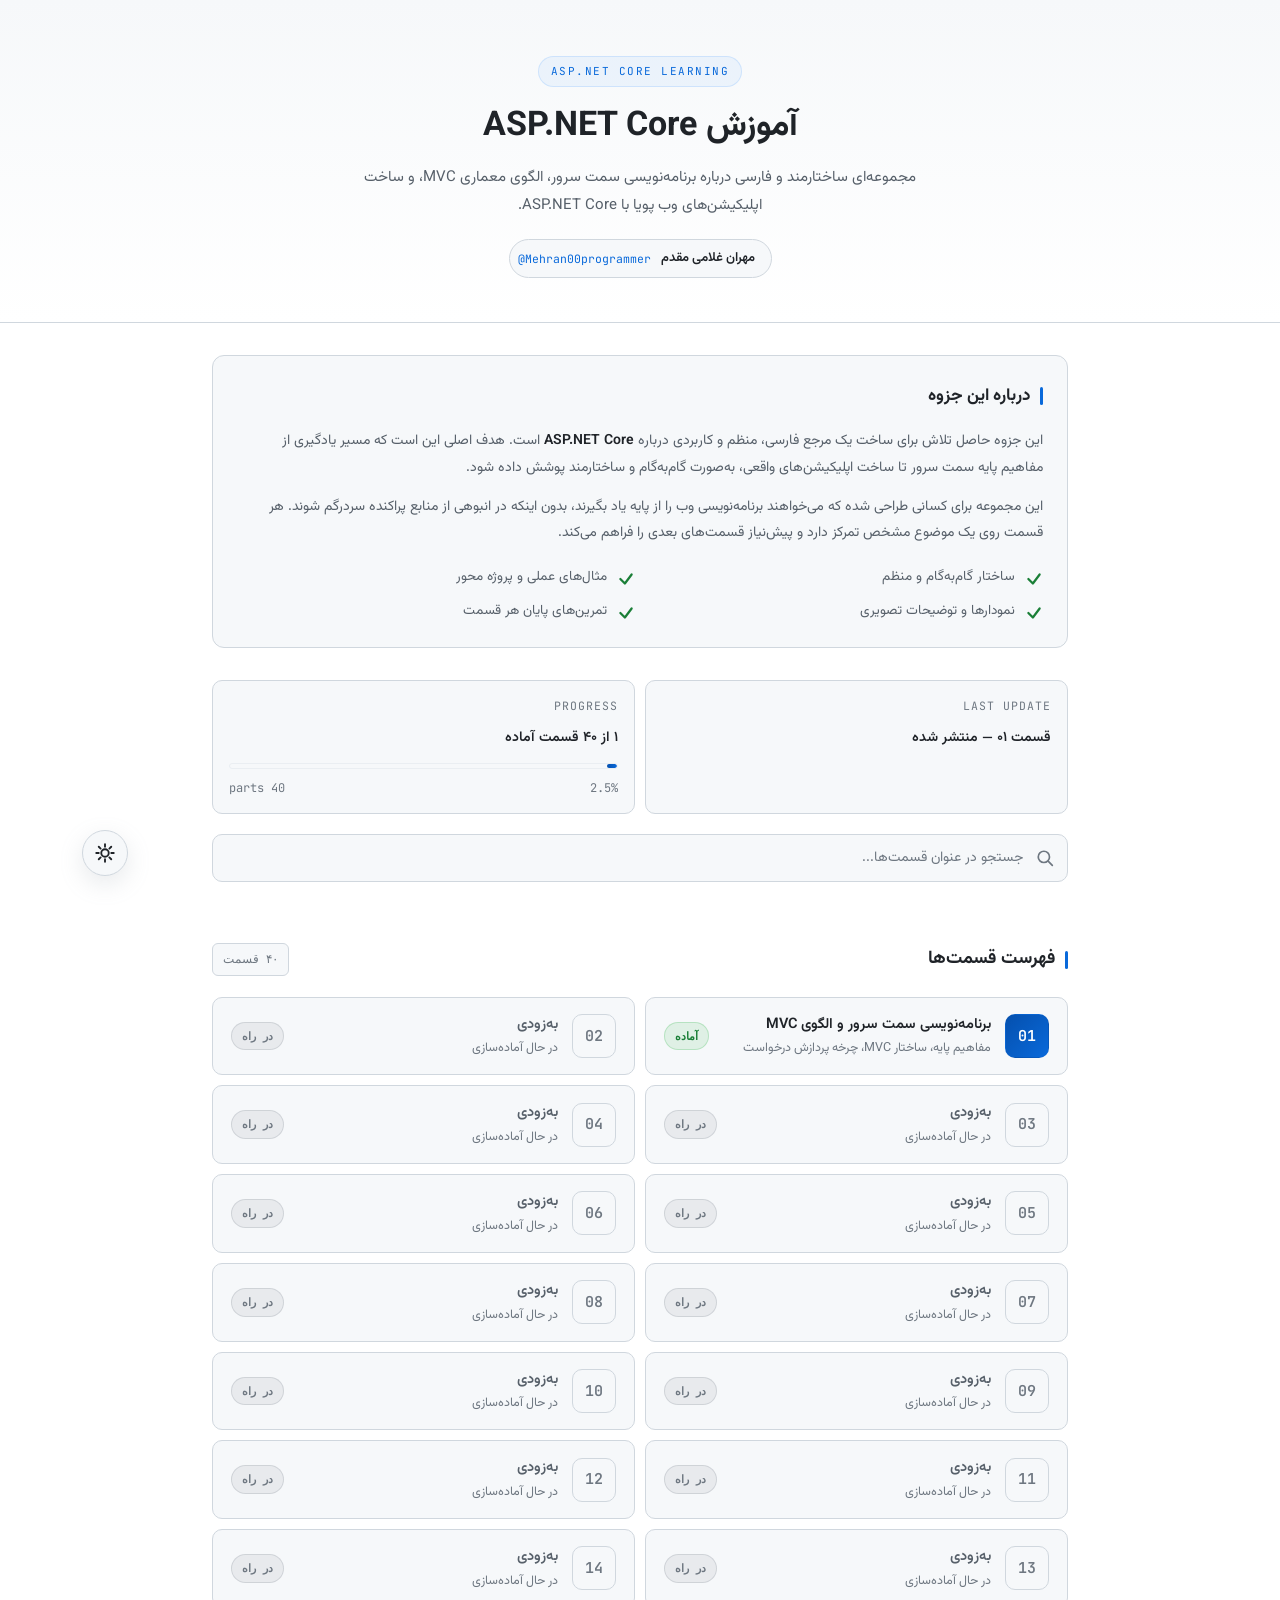
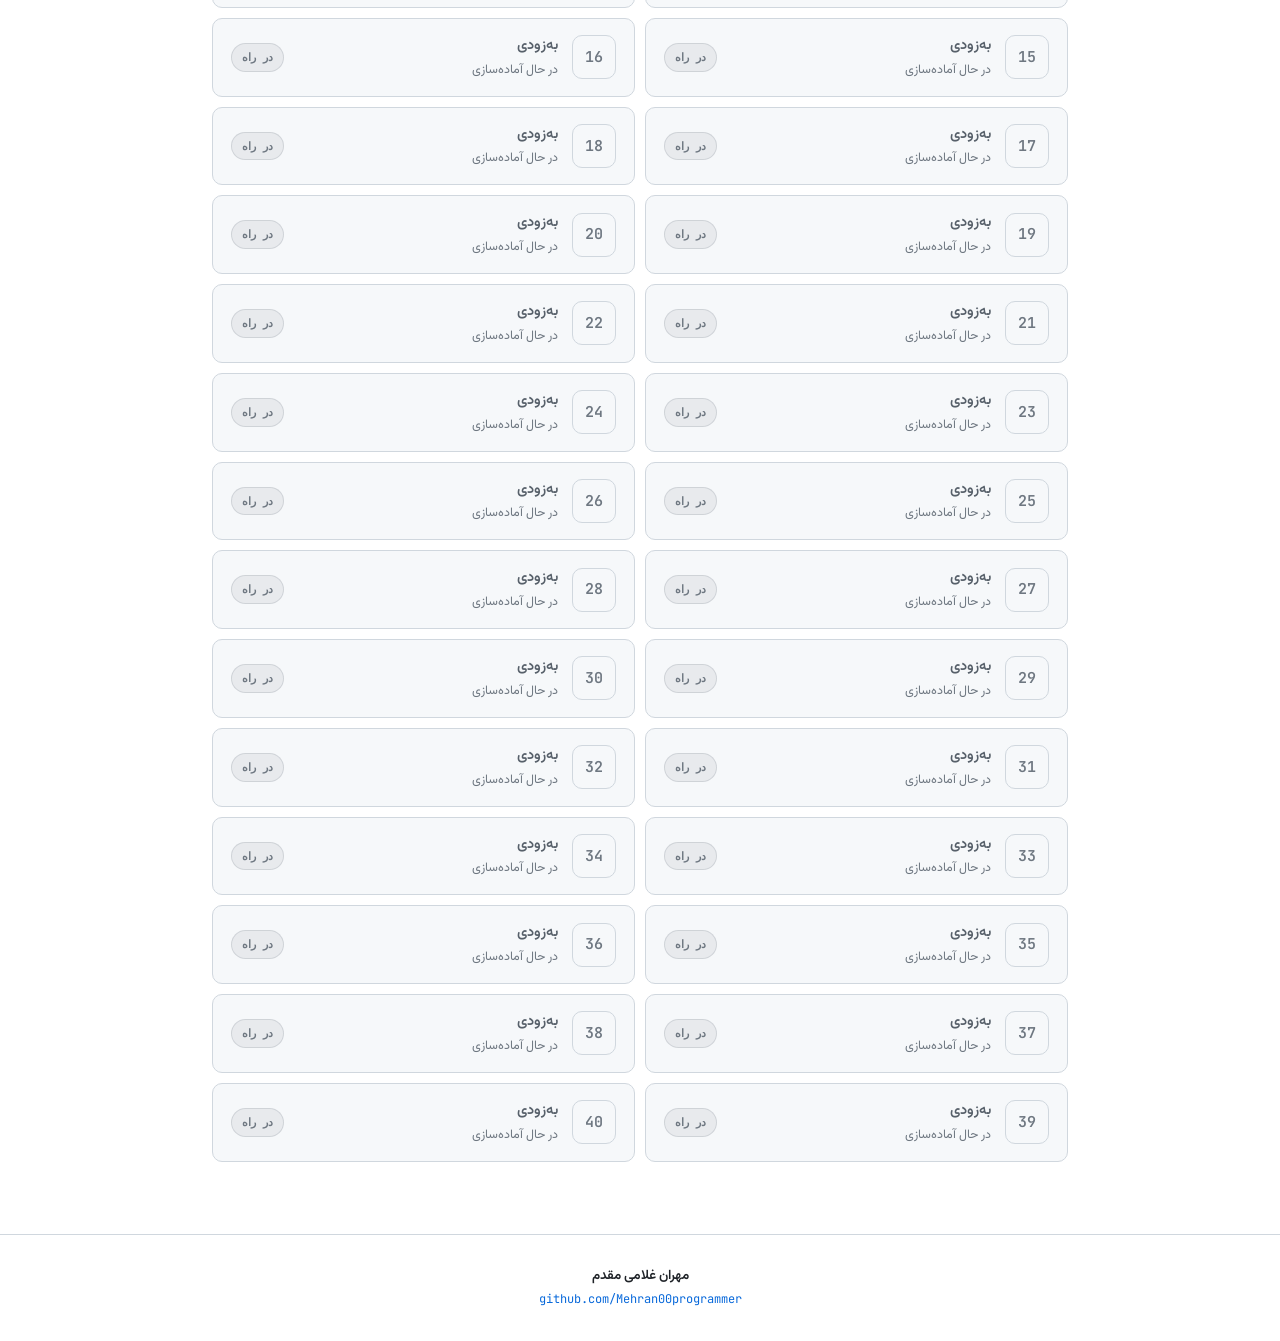
==== index.html @ a311b9d1 "Update index.html" ====
<!DOCTYPE html>
<html lang="fa" dir="rtl">
<head>
<meta charset="UTF-8">
<meta name="viewport" content="width=device-width, initial-scale=1.0, viewport-fit=cover">
<meta name="theme-color" content="#0d1117">
<meta name="description" content="آموزش ASP.NET Core — مجموعه آموزشی ۴۰ قسمتی درباره ASP.NET Core، MVC و برنامه‌نویسی سمت سرور. نوشته مهران غلامی مقدم.">
<meta name="author" content="مهران غلامی مقدم">
<meta name="keywords" content="ASP.NET Core, MVC, C#, برنامه‌نویسی وب, آموزش ASP.NET">
<meta property="og:title" content="آموزش ASP.NET Core">
<meta property="og:description" content="مجموعه آموزشی ۴۰ قسمتی درباره ASP.NET Core، MVC و برنامه‌نویسی سمت سرور">
<meta property="og:type" content="website">
<meta property="og:locale" content="fa_IR">
<meta property="og:url" content="https://mehran00programmer.github.io/ASP.NET-Core-Learning/">
<title>آموزش ASP.NET Core — فهرست مطالب</title>
<link rel="icon" href="data:image/svg+xml,<svg xmlns='http://www.w3.org/2000/svg' viewBox='0 0 100 100'><rect width='100' height='100' rx='20' fill='%231f6feb'/><text x='50' y='70' font-size='62' text-anchor='middle' fill='white' font-family='monospace' font-weight='700'>م</text></svg>">
<link rel="canonical" href="https://mehran00programmer.github.io/ASP.NET-Core-Learning/">
<link rel="stylesheet" href="assets/style.css">
</head>
<body>

<header class="hero">
  <div class="page">
    <div class="hero-badge">ASP.NET Core Learning</div>
    <h1 class="hero-title">آموزش ASP.NET Core</h1>
    <p class="hero-desc">
      مجموعه‌ای ساختارمند و فارسی درباره برنامه‌نویسی سمت سرور، الگوی معماری MVC،
      و ساخت اپلیکیشن‌های وب پویا با ASP.NET Core.
    </p>
    <div class="hero-author">
      <span class="hero-author-name">مهران غلامی مقدم</span>
      <a class="hero-author-link" href="https://github.com/Mehran00programmer" target="_blank" rel="noopener noreferrer">@Mehran00programmer</a>
    </div>
  </div>
</header>

<div class="page">

  <section class="about-section fade-in">
    <h2 class="about-section-title">درباره این جزوه</h2>
    <p>
      این جزوه حاصل تلاش برای ساخت یک مرجع فارسی، منظم و کاربردی درباره <strong>ASP.NET Core</strong> است.
      هدف اصلی این است که مسیر یادگیری از مفاهیم پایه سمت سرور تا ساخت اپلیکیشن‌های واقعی، به‌صورت
      گام‌به‌گام و ساختارمند پوشش داده شود.
    </p>
    <p>
      این مجموعه برای کسانی طراحی شده که می‌خواهند برنامه‌نویسی وب را از پایه یاد بگیرند، بدون اینکه
      در انبوهی از منابع پراکنده سردرگم شوند. هر قسمت روی یک موضوع مشخص تمرکز دارد و پیش‌نیاز
      قسمت‌های بعدی را فراهم می‌کند.
    </p>
    <div class="about-features">
      <div class="about-feature">
        <svg class="about-feature-check" viewBox="0 0 16 16" fill="none" stroke="currentColor" stroke-width="2" stroke-linecap="round" stroke-linejoin="round"><polyline points="3 8 7 12 13 4"/></svg>
        <span>ساختار گام‌به‌گام و منظم</span>
      </div>
      <div class="about-feature">
        <svg class="about-feature-check" viewBox="0 0 16 16" fill="none" stroke="currentColor" stroke-width="2" stroke-linecap="round" stroke-linejoin="round"><polyline points="3 8 7 12 13 4"/></svg>
        <span>مثال‌های عملی و پروژه محور</span>
      </div>
      <div class="about-feature">
        <svg class="about-feature-check" viewBox="0 0 16 16" fill="none" stroke="currentColor" stroke-width="2" stroke-linecap="round" stroke-linejoin="round"><polyline points="3 8 7 12 13 4"/></svg>
        <span>نمودارها و توضیحات تصویری</span>
      </div>
      <div class="about-feature">
        <svg class="about-feature-check" viewBox="0 0 16 16" fill="none" stroke="currentColor" stroke-width="2" stroke-linecap="round" stroke-linejoin="round"><polyline points="3 8 7 12 13 4"/></svg>
        <span>تمرین‌های پایان هر قسمت</span>
      </div>
    </div>
  </section>

  <div class="meta-row fade-in">
    <div class="meta-box">
      <span class="meta-box-label">Last Update</span>
      <span class="meta-box-value">قسمت ۰۱ — منتشر شده</span>
    </div>
    <div class="meta-box">
      <span class="meta-box-label">Progress</span>
      <span class="meta-box-value">۱ از ۴۰ قسمت آماده</span>
      <div class="overall-progress-track">
        <div class="overall-progress-fill" style="width: 2.5%;"></div>
      </div>
      <div class="overall-progress-text">
        <span>2.5%</span>
        <span>40 parts</span>
      </div>
    </div>
  </div>

  <div class="search-wrap fade-in">
    <svg class="search-icon" viewBox="0 0 16 16" fill="none" stroke="currentColor" stroke-width="1.5" stroke-linecap="round" stroke-linejoin="round">
      <circle cx="7" cy="7" r="5"/>
      <path d="M11 11l3.5 3.5"/>
    </svg>
    <input type="text" class="search-input" placeholder="جستجو در عنوان قسمت‌ها..." aria-label="جستجو در قسمت‌ها">
  </div>

  <section class="parts-list">
    <div class="parts-list-header">
      <h2 class="parts-list-title">فهرست قسمت‌ها</h2>
      <span class="parts-list-count">۴۰ قسمت</span>
    </div>

    <div class="parts-grid">

      <a class="part-card ready fade-in" href="part-01.html">
        <div class="part-card-num">01</div>
        <div class="part-card-body">
          <div class="part-card-title">برنامه‌نویسی سمت سرور و الگوی MVC</div>
          <div class="part-card-desc">مفاهیم پایه، ساختار MVC، چرخه پردازش درخواست</div>
        </div>
        <div class="part-card-status">آماده</div>
      </a>

      <div class="part-card locked fade-in">
        <div class="part-card-num">02</div>
        <div class="part-card-body">
          <div class="part-card-title">به‌زودی</div>
          <div class="part-card-desc">در حال آماده‌سازی</div>
        </div>
        <div class="part-card-status">در راه</div>
      </div>

      <div class="part-card locked fade-in">
        <div class="part-card-num">03</div>
        <div class="part-card-body">
          <div class="part-card-title">به‌زودی</div>
          <div class="part-card-desc">در حال آماده‌سازی</div>
        </div>
        <div class="part-card-status">در راه</div>
      </div>

      <div class="part-card locked fade-in">
        <div class="part-card-num">04</div>
        <div class="part-card-body">
          <div class="part-card-title">به‌زودی</div>
          <div class="part-card-desc">در حال آماده‌سازی</div>
        </div>
        <div class="part-card-status">در راه</div>
      </div>

      <div class="part-card locked fade-in">
        <div class="part-card-num">05</div>
        <div class="part-card-body">
          <div class="part-card-title">به‌زودی</div>
          <div class="part-card-desc">در حال آماده‌سازی</div>
        </div>
        <div class="part-card-status">در راه</div>
      </div>

      <div class="part-card locked fade-in">
        <div class="part-card-num">06</div>
        <div class="part-card-body">
          <div class="part-card-title">به‌زودی</div>
          <div class="part-card-desc">در حال آماده‌سازی</div>
        </div>
        <div class="part-card-status">در راه</div>
      </div>

      <div class="part-card locked fade-in">
        <div class="part-card-num">07</div>
        <div class="part-card-body">
          <div class="part-card-title">به‌زودی</div>
          <div class="part-card-desc">در حال آماده‌سازی</div>
        </div>
        <div class="part-card-status">در راه</div>
      </div>

      <div class="part-card locked fade-in">
        <div class="part-card-num">08</div>
        <div class="part-card-body">
          <div class="part-card-title">به‌زودی</div>
          <div class="part-card-desc">در حال آماده‌سازی</div>
        </div>
        <div class="part-card-status">در راه</div>
      </div>

      <div class="part-card locked fade-in">
        <div class="part-card-num">09</div>
        <div class="part-card-body">
          <div class="part-card-title">به‌زودی</div>
          <div class="part-card-desc">در حال آماده‌سازی</div>
        </div>
        <div class="part-card-status">در راه</div>
      </div>

      <div class="part-card locked fade-in">
        <div class="part-card-num">10</div>
        <div class="part-card-body">
          <div class="part-card-title">به‌زودی</div>
          <div class="part-card-desc">در حال آماده‌سازی</div>
        </div>
        <div class="part-card-status">در راه</div>
      </div>

      <div class="part-card locked fade-in">
        <div class="part-card-num">11</div>
        <div class="part-card-body">
          <div class="part-card-title">به‌زودی</div>
          <div class="part-card-desc">در حال آماده‌سازی</div>
        </div>
        <div class="part-card-status">در راه</div>
      </div>

      <div class="part-card locked fade-in">
        <div class="part-card-num">12</div>
        <div class="part-card-body">
          <div class="part-card-title">به‌زودی</div>
          <div class="part-card-desc">در حال آماده‌سازی</div>
        </div>
        <div class="part-card-status">در راه</div>
      </div>

      <div class="part-card locked fade-in">
        <div class="part-card-num">13</div>
        <div class="part-card-body">
          <div class="part-card-title">به‌زودی</div>
          <div class="part-card-desc">در حال آماده‌سازی</div>
        </div>
        <div class="part-card-status">در راه</div>
      </div>

      <div class="part-card locked fade-in">
        <div class="part-card-num">14</div>
        <div class="part-card-body">
          <div class="part-card-title">به‌زودی</div>
          <div class="part-card-desc">در حال آماده‌سازی</div>
        </div>
        <div class="part-card-status">در راه</div>
      </div>

      <div class="part-card locked fade-in">
        <div class="part-card-num">15</div>
        <div class="part-card-body">
          <div class="part-card-title">به‌زودی</div>
          <div class="part-card-desc">در حال آماده‌سازی</div>
        </div>
        <div class="part-card-status">در راه</div>
      </div>

      <div class="part-card locked fade-in">
        <div class="part-card-num">16</div>
        <div class="part-card-body">
          <div class="part-card-title">به‌زودی</div>
          <div class="part-card-desc">در حال آماده‌سازی</div>
        </div>
        <div class="part-card-status">در راه</div>
      </div>

      <div class="part-card locked fade-in">
        <div class="part-card-num">17</div>
        <div class="part-card-body">
          <div class="part-card-title">به‌زودی</div>
          <div class="part-card-desc">در حال آماده‌سازی</div>
        </div>
        <div class="part-card-status">در راه</div>
      </div>

      <div class="part-card locked fade-in">
        <div class="part-card-num">18</div>
        <div class="part-card-body">
          <div class="part-card-title">به‌زودی</div>
          <div class="part-card-desc">در حال آماده‌سازی</div>
        </div>
        <div class="part-card-status">در راه</div>
      </div>

      <div class="part-card locked fade-in">
        <div class="part-card-num">19</div>
        <div class="part-card-body">
          <div class="part-card-title">به‌زودی</div>
          <div class="part-card-desc">در حال آماده‌سازی</div>
        </div>
        <div class="part-card-status">در راه</div>
      </div>

      <div class="part-card locked fade-in">
        <div class="part-card-num">20</div>
        <div class="part-card-body">
          <div class="part-card-title">به‌زودی</div>
          <div class="part-card-desc">در حال آماده‌سازی</div>
        </div>
        <div class="part-card-status">در راه</div>
      </div>

      <div class="part-card locked fade-in">
        <div class="part-card-num">21</div>
        <div class="part-card-body">
          <div class="part-card-title">به‌زودی</div>
          <div class="part-card-desc">در حال آماده‌سازی</div>
        </div>
        <div class="part-card-status">در راه</div>
      </div>

      <div class="part-card locked fade-in">
        <div class="part-card-num">22</div>
        <div class="part-card-body">
          <div class="part-card-title">به‌زودی</div>
          <div class="part-card-desc">در حال آماده‌سازی</div>
        </div>
        <div class="part-card-status">در راه</div>
      </div>

      <div class="part-card locked fade-in">
        <div class="part-card-num">23</div>
        <div class="part-card-body">
          <div class="part-card-title">به‌زودی</div>
          <div class="part-card-desc">در حال آماده‌سازی</div>
        </div>
        <div class="part-card-status">در راه</div>
      </div>

      <div class="part-card locked fade-in">
        <div class="part-card-num">24</div>
        <div class="part-card-body">
          <div class="part-card-title">به‌زودی</div>
          <div class="part-card-desc">در حال آماده‌سازی</div>
        </div>
        <div class="part-card-status">در راه</div>
      </div>

      <div class="part-card locked fade-in">
        <div class="part-card-num">25</div>
        <div class="part-card-body">
          <div class="part-card-title">به‌زودی</div>
          <div class="part-card-desc">در حال آماده‌سازی</div>
        </div>
        <div class="part-card-status">در راه</div>
      </div>

      <div class="part-card locked fade-in">
        <div class="part-card-num">26</div>
        <div class="part-card-body">
          <div class="part-card-title">به‌زودی</div>
          <div class="part-card-desc">در حال آماده‌سازی</div>
        </div>
        <div class="part-card-status">در راه</div>
      </div>

      <div class="part-card locked fade-in">
        <div class="part-card-num">27</div>
        <div class="part-card-body">
          <div class="part-card-title">به‌زودی</div>
          <div class="part-card-desc">در حال آماده‌سازی</div>
        </div>
        <div class="part-card-status">در راه</div>
      </div>

      <div class="part-card locked fade-in">
        <div class="part-card-num">28</div>
        <div class="part-card-body">
          <div class="part-card-title">به‌زودی</div>
          <div class="part-card-desc">در حال آماده‌سازی</div>
        </div>
        <div class="part-card-status">در راه</div>
      </div>

      <div class="part-card locked fade-in">
        <div class="part-card-num">29</div>
        <div class="part-card-body">
          <div class="part-card-title">به‌زودی</div>
          <div class="part-card-desc">در حال آماده‌سازی</div>
        </div>
        <div class="part-card-status">در راه</div>
      </div>

      <div class="part-card locked fade-in">
        <div class="part-card-num">30</div>
        <div class="part-card-body">
          <div class="part-card-title">به‌زودی</div>
          <div class="part-card-desc">در حال آماده‌سازی</div>
        </div>
        <div class="part-card-status">در راه</div>
      </div>

      <div class="part-card locked fade-in">
        <div class="part-card-num">31</div>
        <div class="part-card-body">
          <div class="part-card-title">به‌زودی</div>
          <div class="part-card-desc">در حال آماده‌سازی</div>
        </div>
        <div class="part-card-status">در راه</div>
      </div>

      <div class="part-card locked fade-in">
        <div class="part-card-num">32</div>
        <div class="part-card-body">
          <div class="part-card-title">به‌زودی</div>
          <div class="part-card-desc">در حال آماده‌سازی</div>
        </div>
        <div class="part-card-status">در راه</div>
      </div>

      <div class="part-card locked fade-in">
        <div class="part-card-num">33</div>
        <div class="part-card-body">
          <div class="part-card-title">به‌زودی</div>
          <div class="part-card-desc">در حال آماده‌سازی</div>
        </div>
        <div class="part-card-status">در راه</div>
      </div>

      <div class="part-card locked fade-in">
        <div class="part-card-num">34</div>
        <div class="part-card-body">
          <div class="part-card-title">به‌زودی</div>
          <div class="part-card-desc">در حال آماده‌سازی</div>
        </div>
        <div class="part-card-status">در راه</div>
      </div>

      <div class="part-card locked fade-in">
        <div class="part-card-num">35</div>
        <div class="part-card-body">
          <div class="part-card-title">به‌زودی</div>
          <div class="part-card-desc">در حال آماده‌سازی</div>
        </div>
        <div class="part-card-status">در راه</div>
      </div>

      <div class="part-card locked fade-in">
        <div class="part-card-num">36</div>
        <div class="part-card-body">
          <div class="part-card-title">به‌زودی</div>
          <div class="part-card-desc">در حال آماده‌سازی</div>
        </div>
        <div class="part-card-status">در راه</div>
      </div>

      <div class="part-card locked fade-in">
        <div class="part-card-num">37</div>
        <div class="part-card-body">
          <div class="part-card-title">به‌زودی</div>
          <div class="part-card-desc">در حال آماده‌سازی</div>
        </div>
        <div class="part-card-status">در راه</div>
      </div>

      <div class="part-card locked fade-in">
        <div class="part-card-num">38</div>
        <div class="part-card-body">
          <div class="part-card-title">به‌زودی</div>
          <div class="part-card-desc">در حال آماده‌سازی</div>
        </div>
        <div class="part-card-status">در راه</div>
      </div>

      <div class="part-card locked fade-in">
        <div class="part-card-num">39</div>
        <div class="part-card-body">
          <div class="part-card-title">به‌زودی</div>
          <div class="part-card-desc">در حال آماده‌سازی</div>
        </div>
        <div class="part-card-status">در راه</div>
      </div>

      <div class="part-card locked fade-in">
        <div class="part-card-num">40</div>
        <div class="part-card-body">
          <div class="part-card-title">به‌زودی</div>
          <div class="part-card-desc">در حال آماده‌سازی</div>
        </div>
        <div class="part-card-status">در راه</div>
      </div>

    </div>

    <div class="search-empty">
      هیچ قسمتی با این عنوان پیدا نشد.
    </div>
  </section>
</div>

<footer class="doc-footer">
  <div class="footer-name">مهران غلامی مقدم</div>
  <div>
    <a class="footer-link" href="https://github.com/Mehran00programmer" target="_blank" rel="noopener noreferrer">github.com/Mehran00programmer</a>
  </div>
</footer>

<button class="back-to-top" type="button" aria-label="بازگشت به بالا">
  <svg viewBox="0 0 16 16" fill="none" stroke="currentColor" stroke-width="2" stroke-linecap="round" stroke-linejoin="round">
    <path d="M8 13V3"/>
    <polyline points="3 8 8 3 13 8"/>
  </svg>
</button>

<button class="theme-toggle" type="button" aria-label="تغییر تم">
  <svg class="icon-moon" viewBox="0 0 16 16" fill="none" stroke="currentColor" stroke-width="1.5" stroke-linecap="round" stroke-linejoin="round">
    <path d="M14 9.5A6 6 0 0 1 6.5 2 6 6 0 1 0 14 9.5z"/>
  </svg>
  <svg class="icon-sun" viewBox="0 0 16 16" fill="none" stroke="currentColor" stroke-width="1.5" stroke-linecap="round" stroke-linejoin="round">
    <circle cx="8" cy="8" r="3"/>
    <path d="M8 1v2M8 13v2M1 8h2M13 8h2M3 3l1.5 1.5M11.5 11.5L13 13M13 3l-1.5 1.5M4.5 11.5L3 13"/>
  </svg>
</button>

<script src="assets/app.js"></script>

</body>
            </html>
---- assets/style.css ----
@import url('https://fonts.googleapis.com/css2?family=Vazirmatn:wght@300;400;500;600;700&family=JetBrains+Mono:wght@400;500&display=swap');

:root {
  --bg:          #0d1117;
  --bg-alt:      #161b22;
  --surface:     #1c2128;
  --surface-2:   #21262d;
  --border:      #30363d;
  --border-soft: #21262d;
  --text:        #c9d1d9;
  --text-dim:    #8b949e;
  --text-mute:   #6e7681;
  --heading:     #e6edf3;
  --accent:      #58a6ff;
  --accent-dim:  #1f6feb;
  --green:       #3fb950;
  --yellow:      #d29922;
  --red:         #f85149;
  --code-bg:     #0b0f14;
  --shadow:      0 8px 24px rgba(0, 0, 0, 0.35);
  --mono:        'JetBrains Mono', 'Consolas', 'Courier New', monospace;
  --sans:        'Vazirmatn', Tahoma, sans-serif;
}

[data-theme="light"] {
  --bg:          #ffffff;
  --bg-alt:      #f6f8fa;
  --surface:     #f6f8fa;
  --surface-2:   #eaeef2;
  --border:      #d0d7de;
  --border-soft: #eaeef2;
  --text:        #1f2328;
  --text-dim:    #57606a;
  --text-mute:   #6e7781;
  --heading:     #1f2328;
  --accent:      #0969da;
  --accent-dim:  #0550ae;
  --green:       #1a7f37;
  --yellow:      #9a6700;
  --red:         #cf222e;
  --code-bg:     #f6f8fa;
  --shadow:      0 8px 24px rgba(140, 149, 159, 0.2);
}

* { margin: 0; padding: 0; box-sizing: border-box; }

html {
  scroll-behavior: smooth;
  scroll-padding-top: 20px;
  -webkit-text-size-adjust: 100%;
  text-size-adjust: 100%;
}

body {
  font-family: var(--sans);
  background: var(--bg);
  color: var(--text);
  line-height: 1.9;
  font-size: 15px;
  font-weight: 400;
  -webkit-font-smoothing: antialiased;
  -moz-osx-font-smoothing: grayscale;
  overflow-x: hidden;
  word-wrap: break-word;
  overflow-wrap: break-word;
  transition: background .3s ease, color .3s ease;
}

code, .en, kbd, samp {
  font-family: var(--mono);
  direction: ltr;
  unicode-bidi: isolate;
  display: inline;
  white-space: nowrap;
  font-size: 0.85em;
  padding: 1px 6px;
  background: var(--surface);
  border: 1px solid var(--border-soft);
  color: var(--accent);
  border-radius: 4px;
  line-height: 1.6;
}

bdi, .ltr-plain {
  font-family: var(--mono);
  direction: ltr;
  unicode-bidi: isolate;
  display: inline-block;
  color: inherit;
}

pre, .code-block {
  direction: ltr;
  text-align: left;
  unicode-bidi: isolate;
}

.page {
  max-width: 880px;
  margin: 0 auto;
  padding: 0 16px;
}

.reading-progress {
  position: fixed;
  top: 0;
  right: 0;
  left: 0;
  height: 3px;
  background: transparent;
  z-index: 1000;
  pointer-events: none;
}
.reading-progress-bar {
  height: 100%;
  width: 0;
  background: linear-gradient(90deg, var(--accent-dim), var(--accent));
  transition: width .1s linear;
  box-shadow: 0 0 8px rgba(88, 166, 255, 0.5);
}

.back-to-top {
  position: fixed;
  bottom: 24px;
  left: 24px;
  width: 46px;
  height: 46px;
  border-radius: 50%;
  background: var(--accent-dim);
  color: #fff;
  border: none;
  cursor: pointer;
  display: flex;
  align-items: center;
  justify-content: center;
  box-shadow: var(--shadow);
  z-index: 900;
  opacity: 0;
  visibility: hidden;
  transform: translateY(20px);
  transition: opacity .25s ease, visibility .25s ease, transform .25s ease, background .15s ease;
}
.back-to-top.visible {
  opacity: 1;
  visibility: visible;
  transform: translateY(0);
}
.back-to-top:hover {
  background: var(--accent);
  transform: translateY(-3px);
}
.back-to-top svg {
  width: 20px;
  height: 20px;
}

.theme-toggle {
  position: fixed;
  bottom: 24px;
  left: 82px;
  width: 46px;
  height: 46px;
  border-radius: 50%;
  background: var(--surface);
  color: var(--text);
  border: 1px solid var(--border);
  cursor: pointer;
  display: flex;
  align-items: center;
  justify-content: center;
  box-shadow: var(--shadow);
  z-index: 900;
  transition: background .15s ease, border-color .15s ease, transform .15s ease;
}
.theme-toggle:hover {
  border-color: var(--accent-dim);
  transform: translateY(-3px);
}
.theme-toggle svg {
  width: 20px;
  height: 20px;
}
.theme-toggle .icon-sun { display: none; }
.theme-toggle .icon-moon { display: block; }
[data-theme="light"] .theme-toggle .icon-sun { display: block; }
[data-theme="light"] .theme-toggle .icon-moon { display: none; }

.doc-header {
  background: linear-gradient(180deg, var(--bg-alt) 0%, var(--bg) 100%);
  border-bottom: 1px solid var(--border);
  padding: 32px 0 28px;
}
.doc-header .page { padding: 0 16px; }

.doc-title {
  font-size: 22px;
  font-weight: 700;
  color: var(--heading);
  line-height: 1.55;
  margin-bottom: 12px;
}
.doc-subtitle {
  font-size: 14px;
  color: var(--text-dim);
  line-height: 1.85;
  margin-bottom: 20px;
}

.author-card {
  display: flex;
  flex-wrap: wrap;
  align-items: center;
  justify-content: space-between;
  gap: 14px;
  background: var(--surface);
  border: 1px solid var(--border);
  border-radius: 10px;
  padding: 14px 18px;
}
.author-name {
  font-size: 15px;
  font-weight: 700;
  color: var(--heading);
  line-height: 1.5;
}
.author-link {
  display: inline-flex;
  align-items: center;
  gap: 6px;
  background: var(--bg-alt);
  border: 1px solid var(--border);
  color: var(--text-dim);
  padding: 7px 12px;
  border-radius: 8px;
  font-family: var(--mono);
  font-size: 12px;
  text-decoration: none;
  direction: ltr;
  transition: border-color .15s ease, color .15s ease;
  flex-shrink: 0;
}
.author-link:hover {
  border-color: var(--accent-dim);
  color: var(--accent);
}
.author-link svg { width: 14px; height: 14px; flex-shrink: 0; }

.hero {
  padding: 40px 0 32px;
  text-align: center;
  border-bottom: 1px solid var(--border);
  background: linear-gradient(180deg, var(--bg-alt) 0%, var(--bg) 100%);
}
.hero-badge {
  display: inline-block;
  font-family: var(--mono);
  font-size: 11px;
  color: var(--accent);
  letter-spacing: 1.5px;
  text-transform: uppercase;
  background: rgba(88, 166, 255, 0.08);
  border: 1px solid rgba(88, 166, 255, 0.2);
  padding: 4px 12px;
  border-radius: 20px;
  margin-bottom: 14px;
}
.hero-title {
  font-size: 24px;
  font-weight: 700;
  color: var(--heading);
  line-height: 1.5;
  margin-bottom: 12px;
}
.hero-desc {
  font-size: 14px;
  color: var(--text-dim);
  line-height: 1.85;
  max-width: 560px;
  margin: 0 auto 20px;
}
.hero-author {
  display: inline-flex;
  align-items: center;
  gap: 10px;
  background: var(--surface);
  border: 1px solid var(--border);
  border-radius: 24px;
  padding: 6px 16px 6px 8px;
  font-size: 13px;
  color: var(--text-dim);
}
.hero-author-name {
  color: var(--heading);
  font-weight: 600;
}
.hero-author-link {
  color: var(--accent);
  text-decoration: none;
  font-family: var(--mono);
  font-size: 11.5px;
  direction: ltr;
}

.about-section {
  margin: 32px 0;
  padding: 24px;
  background: var(--bg-alt);
  border: 1px solid var(--border);
  border-radius: 12px;
}
.about-section-title {
  display: flex;
  align-items: center;
  gap: 10px;
  font-size: 17px;
  font-weight: 700;
  color: var(--heading);
  margin-bottom: 16px;
}
.about-section-title::before {
  content: '';
  width: 3px;
  height: 18px;
  background: var(--accent);
  border-radius: 2px;
}
.about-section p {
  margin-bottom: 12px;
  color: var(--text-dim);
  font-size: 14px;
  line-height: 1.9;
}
.about-section p:last-child { margin-bottom: 0; }
.about-section strong { color: var(--heading); }

.about-features {
  display: grid;
  grid-template-columns: 1fr;
  gap: 10px;
  margin-top: 18px;
}
.about-feature {
  display: flex;
  align-items: flex-start;
  gap: 10px;
  font-size: 13.5px;
  color: var(--text-dim);
  line-height: 1.8;
}
.about-feature-check {
  flex-shrink: 0;
  width: 18px;
  height: 18px;
  color: var(--green);
  margin-top: 5px;
}

.meta-row {
  display: grid;
  grid-template-columns: 1fr;
  gap: 10px;
  margin: 20px 0;
}
.meta-box {
  background: var(--bg-alt);
  border: 1px solid var(--border);
  border-radius: 10px;
  padding: 14px 16px;
}
.meta-box-label {
  font-size: 11.5px;
  color: var(--text-mute);
  font-family: var(--mono);
  letter-spacing: 1px;
  text-transform: uppercase;
  margin-bottom: 6px;
  display: block;
}
.meta-box-value {
  font-size: 14px;
  color: var(--heading);
  font-weight: 600;
}
.overall-progress-track {
  width: 100%;
  height: 6px;
  background: var(--surface);
  border-radius: 20px;
  overflow: hidden;
  margin-top: 10px;
  border: 1px solid var(--border-soft);
}
.overall-progress-fill {
  height: 100%;
  background: linear-gradient(90deg, var(--accent-dim), var(--accent));
  border-radius: 20px;
  transition: width .5s ease;
}
.overall-progress-text {
  display: flex;
  justify-content: space-between;
  font-size: 12px;
  color: var(--text-mute);
  margin-top: 8px;
  font-family: var(--mono);
}

.search-wrap {
  position: relative;
  margin: 20px 0;
}
.search-input {
  width: 100%;
  padding: 12px 44px 12px 16px;
  background: var(--bg-alt);
  border: 1px solid var(--border);
  border-radius: 10px;
  color: var(--text);
  font-family: var(--sans);
  font-size: 14px;
  transition: border-color .15s ease;
}
.search-input:focus {
  outline: none;
  border-color: var(--accent-dim);
}
.search-input::placeholder {
  color: var(--text-mute);
}
.search-icon {
  position: absolute;
  right: 14px;
  top: 50%;
  transform: translateY(-50%);
  width: 18px;
  height: 18px;
  color: var(--text-mute);
  pointer-events: none;
}
.search-empty {
  text-align: center;
  padding: 32px 20px;
  color: var(--text-mute);
  font-size: 14px;
  display: none;
}
.search-empty.visible { display: block; }

.toc-wrap {
  margin: 24px 0 32px;
}
.toc-header {
  display: flex;
  align-items: center;
  gap: 10px;
  font-size: 14.5px;
  font-weight: 700;
  color: var(--heading);
  margin-bottom: 12px;
  padding: 0 4px;
}
.toc-header::before {
  content: '';
  width: 3px;
  height: 16px;
  background: var(--accent);
  border-radius: 2px;
}
.toc-list {
  list-style: none;
  background: var(--bg-alt);
  border: 1px solid var(--border);
  border-radius: 10px;
  padding: 8px;
  margin: 0;
  display: grid;
  grid-template-columns: 1fr;
  gap: 2px;
}
.toc-list li { margin: 0; }

.toc-link {
  display: flex;
  align-items: center;
  gap: 12px;
  padding: 11px 14px;
  color: var(--text-dim);
  text-decoration: none;
  border-radius: 7px;
  font-size: 13.5px;
  transition: background .15s ease, color .15s ease;
  border-right: 2px solid transparent;
  cursor: pointer;
}
.toc-link:hover,
.toc-link:focus {
  background: var(--surface);
  color: var(--heading);
  border-right-color: var(--accent);
  outline: none;
}
.toc-link.active {
  background: var(--surface);
  color: var(--accent);
  border-right-color: var(--accent);
}
.toc-link .num {
  font-family: var(--mono);
  font-size: 11px;
  color: var(--text-mute);
  background: var(--bg);
  padding: 2px 8px;
  border-radius: 4px;
  border: 1px solid var(--border-soft);
  flex-shrink: 0;
  direction: ltr;
  font-weight: 500;
}
.toc-link.active .num {
  color: var(--accent);
  border-color: var(--accent-dim);
  background: rgba(88, 166, 255, 0.08);
}

main { padding-bottom: 60px; min-width: 0; }

.section {
  margin-bottom: 48px;
  scroll-margin-top: 20px;
}

.section-head {
  display: flex;
  align-items: flex-start;
  gap: 12px;
  margin-bottom: 18px;
  padding-bottom: 14px;
  border-bottom: 1px solid var(--border);
}
.section-num {
  font-family: var(--mono);
  font-size: 12px;
  font-weight: 500;
  color: var(--accent);
  background: rgba(88, 166, 255, 0.1);
  border: 1px solid rgba(88, 166, 255, 0.2);
  padding: 3px 9px;
  border-radius: 5px;
  flex-shrink: 0;
  direction: ltr;
  margin-top: 4px;
}
.section-title {
  font-size: 19px;
  font-weight: 700;
  color: var(--heading);
  line-height: 1.6;
  flex: 1;
  min-width: 0;
}

h3 {
  font-size: 16px;
  font-weight: 600;
  color: var(--heading);
  margin: 26px 0 10px;
  padding-right: 10px;
  border-right: 2px solid var(--accent-dim);
}
h4 {
  font-size: 14.5px;
  font-weight: 600;
  color: var(--text);
  margin: 18px 0 8px;
}

p { margin-bottom: 14px; color: var(--text); }
strong { color: var(--heading); font-weight: 600; }
em { color: var(--text-dim); font-style: normal; }

ul, ol {
  margin: 10px 22px 16px 0;
  padding: 0;
}
li { margin-bottom: 8px; padding-right: 4px; }
li::marker { color: var(--accent-dim); }
li strong { color: var(--heading); }

.callout {
  border-radius: 8px;
  padding: 14px 16px;
  margin: 16px 0;
  font-size: 14px;
  background: var(--surface);
  border-right: 3px solid var(--accent);
  border-top: 1px solid var(--border-soft);
  border-bottom: 1px solid var(--border-soft);
  border-left: 1px solid var(--border-soft);
}
.callout-label {
  font-size: 12px;
  font-weight: 700;
  letter-spacing: 0.5px;
  color: var(--accent);
  display: block;
  margin-bottom: 6px;
}
.callout p:last-child { margin-bottom: 0; }
.callout.note  { border-right-color: var(--accent); }
.callout.note  .callout-label { color: var(--accent); }
.callout.warn  { border-right-color: var(--yellow); }
.callout.warn  .callout-label { color: var(--yellow); }
.callout.key   { border-right-color: var(--green); }
.callout.key   .callout-label { color: var(--green); }

.prereq-box,
.objectives-box {
  background: var(--bg-alt);
  border: 1px solid var(--border);
  border-radius: 10px;
  padding: 16px 18px;
  margin: 18px 0;
}
.prereq-box {
  border-right: 3px solid var(--yellow);
}
.objectives-box {
  border-right: 3px solid var(--green);
}
.prereq-title,
.objectives-title {
  font-size: 13.5px;
  font-weight: 700;
  color: var(--heading);
  margin-bottom: 10px;
  display: flex;
  align-items: center;
  gap: 8px;
}
.prereq-title { color: var(--yellow); }
.objectives-title { color: var(--green); }
.prereq-list,
.objectives-list {
  list-style: none;
  margin: 0;
  padding: 0;
}
.prereq-list li,
.objectives-list li {
  display: flex;
  align-items: flex-start;
  gap: 10px;
  font-size: 13.5px;
  color: var(--text-dim);
  line-height: 1.85;
  margin-bottom: 8px;
  padding: 0;
}
.prereq-list li:last-child,
.objectives-list li:last-child { margin-bottom: 0; }
.prereq-list li::before {
  content: '→';
  color: var(--yellow);
  font-family: var(--mono);
  flex-shrink: 0;
  font-size: 14px;
  line-height: 1.85;
}
.objectives-list li::before {
  content: '✓';
  color: var(--green);
  font-family: var(--mono);
  flex-shrink: 0;
  font-weight: 700;
  line-height: 1.85;
}
.prereq-list code,
.objectives-list code { font-size: 12px; }

.table-wrap {
  margin: 16px 0;
  border: 1px solid var(--border);
  border-radius: 8px;
  overflow-x: auto;
  -webkit-overflow-scrolling: touch;
}
table {
  width: 100%;
  border-collapse: collapse;
  font-size: 13.5px;
}
th {
  background: var(--bg-alt);
  color: var(--heading);
  padding: 12px 14px;
  text-align: right;
  font-weight: 600;
  font-size: 13px;
  border-bottom: 1px solid var(--border);
  white-space: nowrap;
}
td {
  padding: 12px 14px;
  border-bottom: 1px solid var(--border-soft);
  color: var(--text-dim);
  vertical-align: top;
  line-height: 1.75;
}
tr:last-child td { border-bottom: none; }
td strong { color: var(--text); }
td code { font-size: 12px; }

td.cell-ltr {
  text-align: left;
  direction: ltr;
  font-family: var(--mono);
  font-size: 13px;
  color: var(--text);
}

.flow {
  list-style: none;
  margin: 18px 0;
  padding: 0;
  counter-reset: step;
  position: relative;
}
.flow::before {
  content: '';
  position: absolute;
  top: 14px;
  bottom: 14px;
  right: 15px;
  width: 1px;
  background: var(--border);
}
.flow li {
  counter-increment: step;
  position: relative;
  padding-right: 46px;
  padding-bottom: 22px;
  margin: 0;
}
.flow li:last-child { padding-bottom: 0; }
.flow li::before {
  content: counter(step);
  position: absolute;
  right: 0;
  top: 0;
  width: 30px; height: 30px;
  background: var(--bg);
  border: 1px solid var(--border);
  border-radius: 50%;
  font-family: var(--mono);
  font-size: 12px;
  color: var(--accent);
  display: flex;
  align-items: center;
  justify-content: center;
  z-index: 1;
  direction: ltr;
}
.flow li strong {
  display: block;
  color: var(--heading);
  margin-bottom: 3px;
  font-size: 14.5px;
  line-height: 1.7;
}
.flow li span {
  font-size: 13.5px;
  color: var(--text-dim);
  line-height: 1.8;
}

.diagram {
  margin: 20px 0;
  background: var(--bg-alt);
  border: 1px solid var(--border);
  border-radius: 10px;
  padding: 20px 12px;
  overflow: hidden;
}
.diagram svg {
  display: block;
  width: 100%;
  height: auto;
  max-width: 100%;
}
.diagram-caption {
  font-size: 12.5px;
  color: var(--text-mute);
  text-align: center;
  margin-top: 14px;
  line-height: 1.7;
}

.ft-tree {
  background: var(--code-bg);
  border: 1px solid var(--border);
  border-radius: 10px;
  padding: 14px 16px;
  margin: 18px 0;
  font-family: var(--mono);
  direction: ltr;
  text-align: left;
  overflow-x: auto;
  -webkit-overflow-scrolling: touch;
}
.ft-tree ul { list-style: none; margin: 0; padding: 0; }
.ft-tree > ul { padding-left: 0; }
.ft-tree ul ul { padding-left: 22px; }
.ft-tree li { position: relative; margin: 0; padding: 0; }
.ft-tree ul ul > li::before {
  content: '';
  position: absolute;
  top: 0;
  left: -11px;
  width: 1px;
  height: 100%;
  background: var(--border);
}
.ft-tree ul ul > li:last-child::before { height: 20px; }
.ft-tree ul ul > li::after {
  content: '';
  position: absolute;
  top: 20px;
  left: -11px;
  width: 11px;
  height: 1px;
  background: var(--border);
}
.ft-node {
  display: flex;
  align-items: center;
  gap: 8px;
  height: 40px;
  padding: 0 10px;
  border-radius: 6px;
  color: var(--text);
  line-height: 1;
  transition: background .15s ease;
}
.ft-node:hover { background: rgba(88, 166, 255, 0.05); }
.ft-ico {
  flex-shrink: 0;
  width: 15px;
  height: 15px;
}
.ft-dir .ft-ico { color: var(--accent); }
.ft-file .ft-ico { color: var(--text-dim); }
.ft-name {
  font-family: var(--mono);
  font-size: 13px;
  white-space: nowrap;
  direction: ltr;
  unicode-bidi: isolate;
  display: inline-block;
}
.ft-dir .ft-name { color: var(--heading); font-weight: 500; }
.ft-file .ft-name { color: var(--text); }
.ft-cmt {
  margin-left: auto;
  font-family: var(--sans);
  font-size: 11.5px;
  color: var(--text-mute);
  background: rgba(110, 118, 129, 0.1);
  border: 1px solid rgba(110, 118, 129, 0.15);
  padding: 2px 8px;
  border-radius: 4px;
  white-space: nowrap;
  flex-shrink: 0;
  line-height: 1.6;
}
.ft-note {
  color: var(--text-mute);
  font-family: var(--sans);
  font-size: 12px;
  font-style: italic;
  padding-left: 10px;
}
.ft-note::before {
  content: '// ';
  color: var(--text-mute);
  direction: ltr;
  unicode-bidi: isolate;
}

.code-block {
  position: relative;
  background: var(--code-bg);
  border: 1px solid var(--border);
  border-radius: 8px;
  margin: 16px 0;
  overflow: hidden;
  direction: ltr;
  text-align: left;
}
.code-block-header {
  display: flex;
  align-items: center;
  justify-content: space-between;
  background: var(--bg-alt);
  padding: 8px 14px;
  border-bottom: 1px solid var(--border);
}
.code-block-lang {
  font-family: var(--mono);
  font-size: 11.5px;
  color: var(--text-mute);
  text-transform: uppercase;
  letter-spacing: 0.5px;
}
.code-copy {
  display: inline-flex;
  align-items: center;
  gap: 5px;
  background: var(--surface);
  border: 1px solid var(--border);
  color: var(--text-dim);
  padding: 4px 10px;
  border-radius: 6px;
  font-family: var(--sans);
  font-size: 11.5px;
  cursor: pointer;
  transition: all .15s ease;
}
.code-copy:hover {
  border-color: var(--accent-dim);
  color: var(--accent);
}
.code-copy.copied {
  border-color: var(--green);
  color: var(--green);
}
.code-copy svg {
  width: 12px;
  height: 12px;
}
.code-block pre {
  padding: 14px 16px;
  font-family: var(--mono);
  font-size: 13px;
  line-height: 1.75;
  color: var(--text);
  overflow-x: auto;
  margin: 0;
}
.code-block pre .kw { color: #ff7b72; }
.code-block pre .cls { color: #ffa657; }
.code-block pre .str { color: #a5d6ff; }
.code-block pre .cmt { color: var(--text-mute); font-style: italic; }

.card-grid {
  display: grid;
  grid-template-columns: 1fr;
  gap: 10px;
  margin: 18px 0;
}
.card {
  background: var(--bg-alt);
  border: 1px solid var(--border);
  border-radius: 8px;
  padding: 14px 16px;
  transition: border-color .15s ease;
}
.card:hover { border-color: var(--accent-dim); }
.card-title {
  font-size: 14px;
  font-weight: 600;
  color: var(--heading);
  margin-bottom: 6px;
  display: flex;
  align-items: center;
  gap: 8px;
}
.card-title::before {
  content: '';
  width: 6px; height: 6px;
  background: var(--accent);
  border-radius: 50%;
  flex-shrink: 0;
}
.card-desc {
  font-size: 13px;
  color: var(--text-dim);
  line-height: 1.85;
}

.exercise-box {
  margin: 24px 0;
  background: linear-gradient(180deg, var(--bg-alt), var(--surface));
  border: 1px solid var(--border);
  border-right: 3px solid var(--accent);
  border-radius: 10px;
  padding: 18px 20px;
}
.exercise-title {
  display: flex;
  align-items: center;
  gap: 10px;
  font-size: 15px;
  font-weight: 700;
  color: var(--heading);
  margin-bottom: 14px;
}
.exercise-title svg {
  width: 18px;
  height: 18px;
  color: var(--accent);
}
.exercise-list {
  list-style: none;
  counter-reset: ex;
  margin: 0;
  padding: 0;
}
.exercise-list li {
  counter-increment: ex;
  position: relative;
  padding-right: 36px;
  margin-bottom: 12px;
  font-size: 13.5px;
  color: var(--text-dim);
  line-height: 1.85;
}
.exercise-list li:last-child { margin-bottom: 0; }
.exercise-list li::before {
  content: counter(ex);
  position: absolute;
  right: 0;
  top: 2px;
  width: 24px;
  height: 24px;
  background: var(--accent-dim);
  color: #fff;
  border-radius: 6px;
  font-family: var(--mono);
  font-size: 11px;
  font-weight: 600;
  display: flex;
  align-items: center;
  justify-content: center;
  direction: ltr;
}

.part-nav {
  display: flex;
  align-items: center;
  justify-content: space-between;
  gap: 12px;
  margin: 32px 0 24px;
  padding: 16px;
  background: var(--bg-alt);
  border: 1px solid var(--border);
  border-radius: 10px;
  flex-wrap: wrap;
}
.part-nav-btn {
  display: inline-flex;
  align-items: center;
  gap: 8px;
  padding: 10px 16px;
  background: var(--surface);
  border: 1px solid var(--border);
  color: var(--text-dim);
  text-decoration: none;
  border-radius: 8px;
  font-size: 13.5px;
  font-weight: 500;
  transition: all .15s ease;
  flex-shrink: 0;
  min-width: 110px;
  justify-content: center;
  cursor: pointer;
  font-family: var(--sans);
}
.part-nav-btn:hover {
  border-color: var(--accent-dim);
  color: var(--accent);
  background: var(--surface-2);
}
.part-nav-btn.home {
  background: var(--accent-dim);
  color: #fff;
  border-color: var(--accent-dim);
}
.part-nav-btn.home:hover {
  background: var(--accent);
  color: var(--bg);
  border-color: var(--accent);
}
.part-nav-btn.disabled {
  opacity: 0.35;
  cursor: not-allowed;
  pointer-events: none;
}
.part-nav-btn .arrow {
  font-family: var(--mono);
  font-size: 14px;
}

.parts-list {
  padding: 32px 0 60px;
}
.parts-list-header {
  display: flex;
  align-items: center;
  justify-content: space-between;
  gap: 12px;
  margin-bottom: 20px;
  flex-wrap: wrap;
}
.parts-list-title {
  font-size: 18px;
  font-weight: 700;
  color: var(--heading);
  display: flex;
  align-items: center;
  gap: 10px;
}
.parts-list-title::before {
  content: '';
  width: 3px;
  height: 18px;
  background: var(--accent);
  border-radius: 2px;
}
.parts-list-count {
  font-family: var(--mono);
  font-size: 12px;
  color: var(--text-mute);
  background: var(--surface);
  border: 1px solid var(--border);
  padding: 4px 10px;
  border-radius: 6px;
}

.parts-grid {
  display: grid;
  grid-template-columns: 1fr;
  gap: 10px;
}

.part-card {
  display: flex;
  align-items: center;
  gap: 14px;
  padding: 16px 18px;
  background: var(--bg-alt);
  border: 1px solid var(--border);
  border-radius: 10px;
  text-decoration: none;
  color: inherit;
  transition: all .18s ease;
  position: relative;
}
.part-card.ready:hover {
  border-color: var(--accent-dim);
  transform: translateY(-2px);
  box-shadow: 0 4px 12px rgba(88, 166, 255, 0.08);
}
.part-card.hidden { display: none; }

.part-card-num {
  flex-shrink: 0;
  width: 44px;
  height: 44px;
  border-radius: 10px;
  background: var(--surface);
  border: 1px solid var(--border);
  display: flex;
  align-items: center;
  justify-content: center;
  font-family: var(--mono);
  font-size: 15px;
  font-weight: 600;
  color: var(--text-mute);
  direction: ltr;
}
.part-card.ready .part-card-num {
  background: linear-gradient(135deg, var(--accent-dim), var(--accent));
  color: #fff;
  border-color: transparent;
}

.part-card-body {
  flex: 1;
  min-width: 0;
}
.part-card-title {
  font-size: 14.5px;
  font-weight: 600;
  color: var(--heading);
  line-height: 1.5;
  margin-bottom: 3px;
}
.part-card-desc {
  font-size: 12.5px;
  color: var(--text-mute);
  line-height: 1.6;
}
.part-card.locked .part-card-title { color: var(--text-dim); }

.part-card-status {
  flex-shrink: 0;
  font-size: 11px;
  font-weight: 600;
  padding: 3px 10px;
  border-radius: 20px;
  font-family: var(--mono);
}
.part-card.ready .part-card-status {
  background: rgba(63, 185, 80, 0.12);
  color: var(--green);
  border: 1px solid rgba(63, 185, 80, 0.25);
}
.part-card.locked .part-card-status {
  background: rgba(110, 118, 129, 0.1);
  color: var(--text-mute);
  border: 1px solid rgba(110, 118, 129, 0.2);
}

.error-page {
  min-height: 100vh;
  display: flex;
  align-items: center;
  justify-content: center;
  padding: 40px 20px;
  text-align: center;
}
.error-content { max-width: 420px; }
.error-code {
  font-family: var(--mono);
  font-size: 72px;
  font-weight: 700;
  color: var(--accent-dim);
  line-height: 1;
  margin-bottom: 16px;
  letter-spacing: 4px;
}
.error-title {
  font-size: 20px;
  font-weight: 700;
  color: var(--heading);
  margin-bottom: 12px;
}
.error-desc {
  font-size: 14px;
  color: var(--text-dim);
  line-height: 1.8;
  margin-bottom: 24px;
}
.error-link {
  display: inline-flex;
  align-items: center;
  gap: 8px;
  background: var(--accent-dim);
  color: #fff;
  text-decoration: none;
  padding: 11px 22px;
  border-radius: 8px;
  font-size: 14px;
  font-weight: 600;
  transition: background .15s ease;
}
.error-link:hover { background: var(--accent); color: var(--bg); }

.doc-footer {
  border-top: 1px solid var(--border);
  padding: 28px 16px;
  text-align: center;
  font-size: 12.5px;
  color: var(--text-mute);
  line-height: 1.9;
}
.footer-name {
  color: var(--heading);
  font-weight: 600;
  font-size: 13.5px;
}
.footer-link {
  color: var(--accent);
  text-decoration: none;
  font-family: var(--mono);
  font-size: 12px;
  direction: ltr;
  display: inline-block;
  transition: opacity .15s ease;
}
.footer-link:hover { opacity: 0.75; }

.fade-in {
  opacity: 0;
  transform: translateY(20px);
  transition: opacity .6s ease, transform .6s ease;
}
.fade-in.visible {
  opacity: 1;
  transform: translateY(0);
}

@media (min-width: 640px) {
  body { font-size: 15.5px; }
  .page { padding: 0 24px; max-width: 900px; }
  .doc-header { padding: 44px 0 32px; }
  .doc-title { font-size: 26px; }
  .doc-subtitle { font-size: 14.5px; }
  .section-title { font-size: 21px; }
  .card-grid { grid-template-columns: 1fr 1fr; }
  .section { margin-bottom: 56px; }
  .hero { padding: 56px 0 44px; }
  .hero-title { font-size: 30px; }
  .hero-desc { font-size: 15px; }
  .parts-grid { grid-template-columns: 1fr 1fr; }
  .parts-list { padding: 40px 0 72px; }
  .meta-row { grid-template-columns: 1fr 1fr; }
  .about-features { grid-template-columns: 1fr 1fr; }
}

@media (min-width: 960px) {
  .page { padding: 0 32px; max-width: 920px; }
  .doc-header { padding: 56px 0 40px; }
  .doc-title { font-size: 30px; }
  .doc-subtitle { font-size: 15px; }
  .section-title { font-size: 22px; }
  h3 { font-size: 17px; }
  .toc-link { padding: 12px 16px; font-size: 14px; }
  .section { margin-bottom: 64px; }
  .hero-title { font-size: 34px; }
}

@media (max-width: 480px) {
  .author-card { padding: 12px 14px; }
  .author-name { font-size: 14px; }
  .author-link { width: 100%; justify-content: center; font-size: 11.5px; }

  .part-nav { padding: 12px; }
  .part-nav-btn { padding: 9px 12px; font-size: 12.5px; min-width: 90px; }

  .part-card { padding: 13px 14px; gap: 10px; }
  .part-card-num { width: 38px; height: 38px; font-size: 13px; }
  .part-card-title { font-size: 13.5px; }
  .part-card-desc { font-size: 11.5px; }

  .back-to-top { bottom: 18px; left: 18px; width: 42px; height: 42px; }
  .theme-toggle { bottom: 18px; left: 68px; width: 42px; height: 42px; }

  .ft-tree { padding: 12px 10px; }
  .ft-tree ul ul { padding-left: 16px; }
  .ft-tree ul ul > li::before { left: -8px; }
  .ft-tree ul ul > li:last-child::before { height: 18px; }
  .ft-tree ul ul > li::after { left: -8px; width: 8px; top: 18px; }
  .ft-node { height: 36px; padding: 0 6px; gap: 6px; }
  .ft-name { font-size: 12px; }
  .ft-cmt { display: none; }
  .ft-ico { width: 14px; height: 14px; }

  .about-section { padding: 18px 16px; }
}

@media (prefers-reduced-motion: reduce) {
  html { scroll-behavior: auto; }
  * { transition: none !important; animation: none !important; }
  .fade-in { opacity: 1; transform: none; }
  }
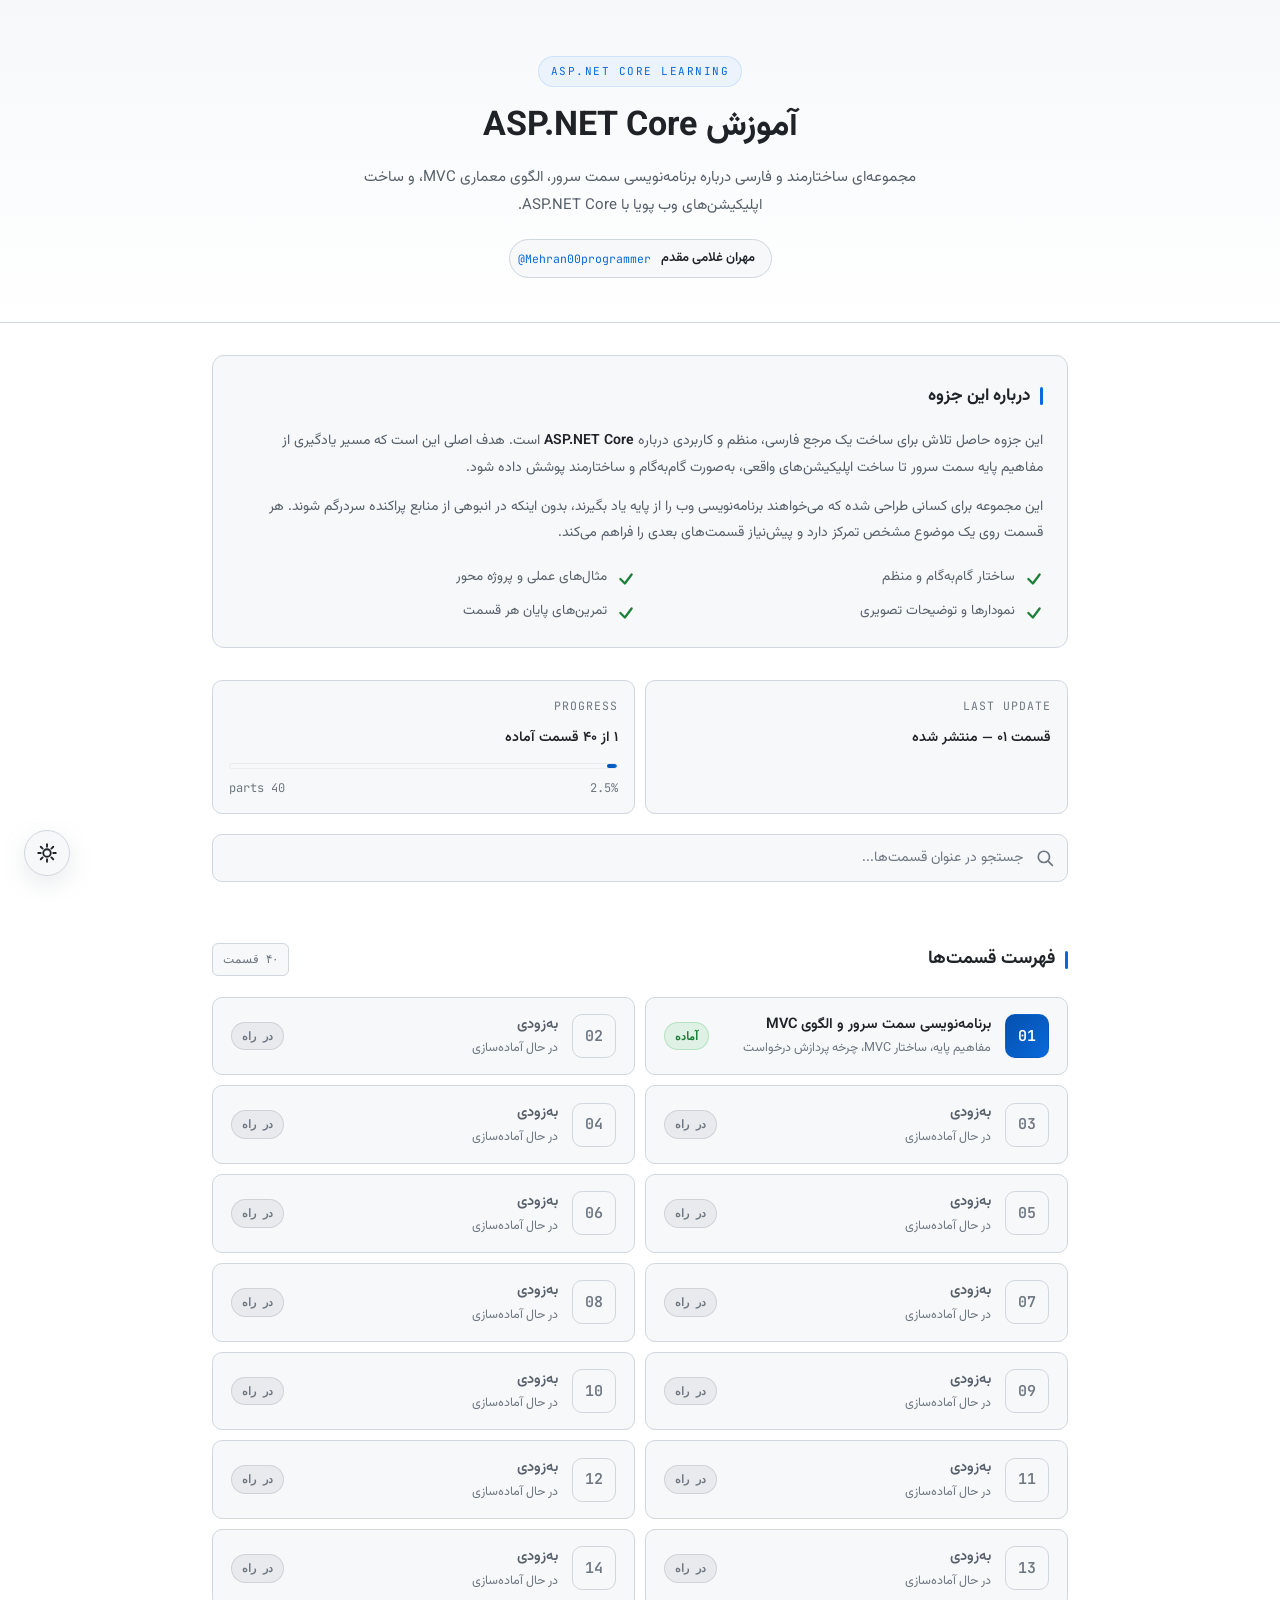
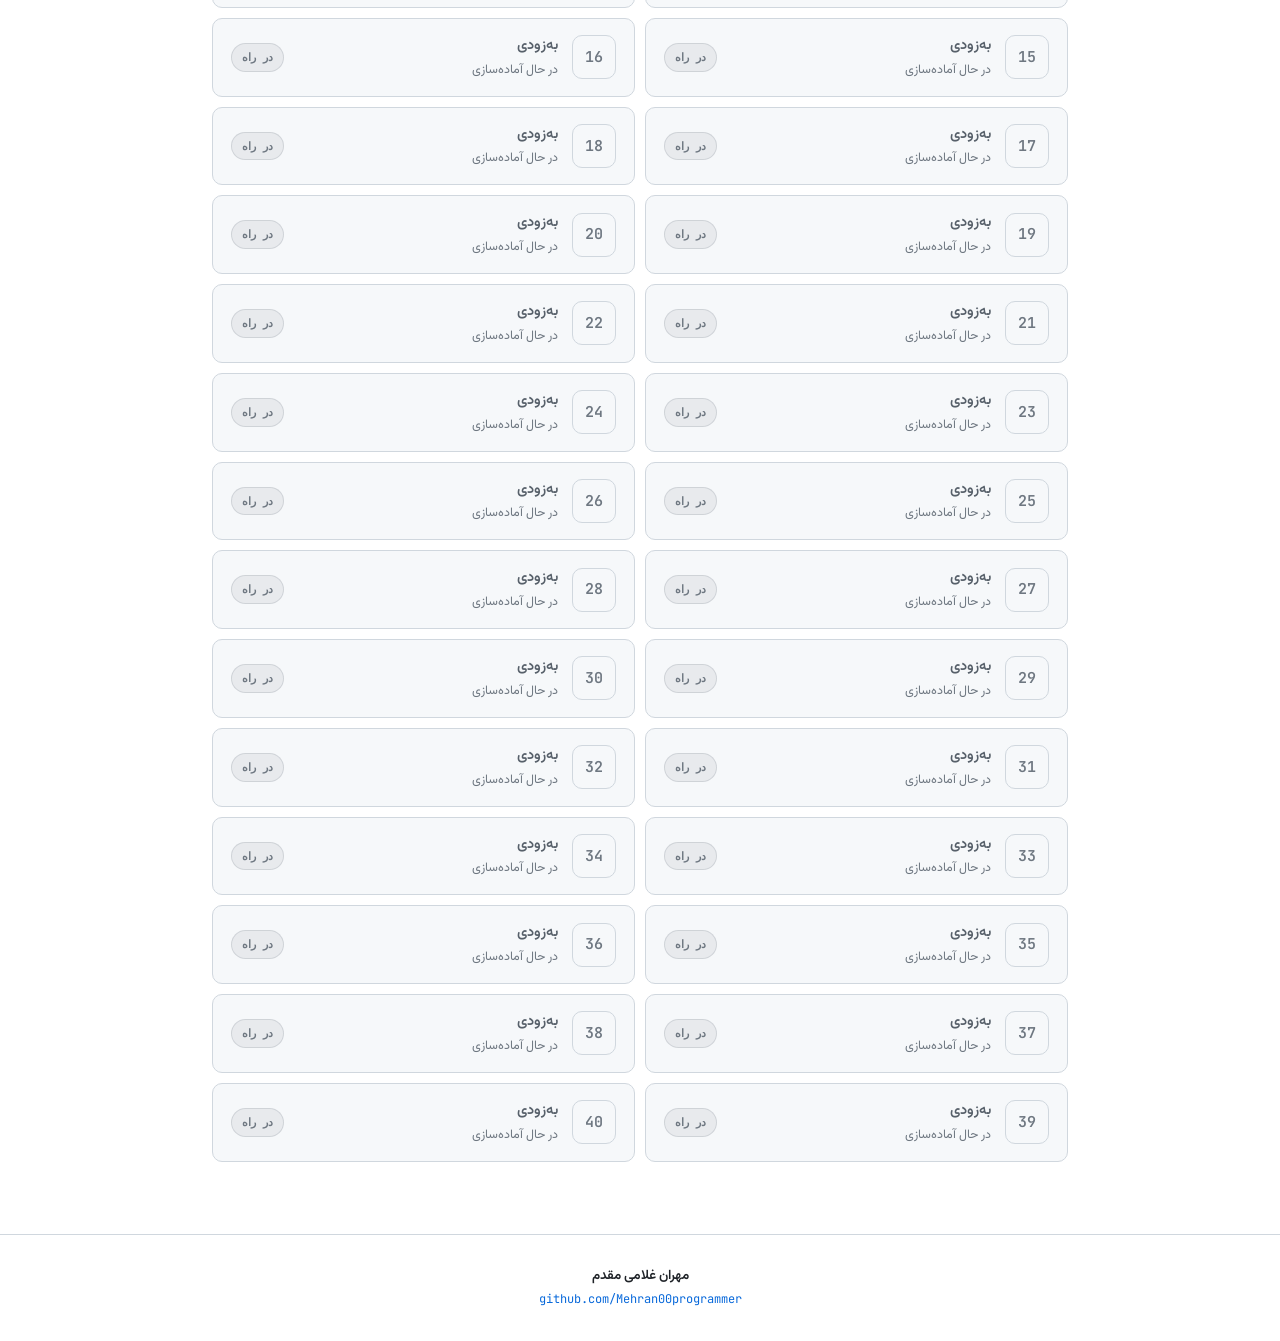
==== commit 9c2543ed: "Update index.html" ====
--- a/index.html
+++ b/index.html
@@ -13,7 +13,7 @@
 <meta property="og:locale" content="fa_IR">
 <meta property="og:url" content="https://mehran00programmer.github.io/ASP.NET-Core-Learning/">
 <title>آموزش ASP.NET Core — فهرست مطالب</title>
-<link rel="icon" href="data:image/svg+xml,<svg xmlns='http://www.w3.org/2000/svg' viewBox='0 0 100 100'><rect width='100' height='100' rx='20' fill='%231f6feb'/><text x='50' y='70' font-size='62' text-anchor='middle' fill='white' font-family='monospace' font-weight='700'>م</text></svg>">
+<link rel="icon" href="mehran-favicon.ico" sizes="any">
 <link rel="canonical" href="https://mehran00programmer.github.io/ASP.NET-Core-Learning/">
 <link rel="stylesheet" href="assets/style.css">
 </head>
@@ -497,4 +497,4 @@
 <script src="assets/app.js"></script>
 
 </body>
-            </html>
+</html>
--- a/assets/style.css
+++ b/assets/style.css
@@ -170,7 +170,10 @@
   justify-content: center;
   box-shadow: var(--shadow);
   z-index: 900;
-  transition: background .15s ease, border-color .15s ease, transform .15s ease;
+  transition: background .15s ease, border-color .15s ease, transform .15s ease, left .3s ease;
+}
+.theme-toggle.alone {
+  left: 24px;
 }
 .theme-toggle:hover {
   border-color: var(--accent-dim);
@@ -612,70 +615,6 @@
 .callout.warn  .callout-label { color: var(--yellow); }
 .callout.key   { border-right-color: var(--green); }
 .callout.key   .callout-label { color: var(--green); }
-
-.prereq-box,
-.objectives-box {
-  background: var(--bg-alt);
-  border: 1px solid var(--border);
-  border-radius: 10px;
-  padding: 16px 18px;
-  margin: 18px 0;
-}
-.prereq-box {
-  border-right: 3px solid var(--yellow);
-}
-.objectives-box {
-  border-right: 3px solid var(--green);
-}
-.prereq-title,
-.objectives-title {
-  font-size: 13.5px;
-  font-weight: 700;
-  color: var(--heading);
-  margin-bottom: 10px;
-  display: flex;
-  align-items: center;
-  gap: 8px;
-}
-.prereq-title { color: var(--yellow); }
-.objectives-title { color: var(--green); }
-.prereq-list,
-.objectives-list {
-  list-style: none;
-  margin: 0;
-  padding: 0;
-}
-.prereq-list li,
-.objectives-list li {
-  display: flex;
-  align-items: flex-start;
-  gap: 10px;
-  font-size: 13.5px;
-  color: var(--text-dim);
-  line-height: 1.85;
-  margin-bottom: 8px;
-  padding: 0;
-}
-.prereq-list li:last-child,
-.objectives-list li:last-child { margin-bottom: 0; }
-.prereq-list li::before {
-  content: '→';
-  color: var(--yellow);
-  font-family: var(--mono);
-  flex-shrink: 0;
-  font-size: 14px;
-  line-height: 1.85;
-}
-.objectives-list li::before {
-  content: '✓';
-  color: var(--green);
-  font-family: var(--mono);
-  flex-shrink: 0;
-  font-weight: 700;
-  line-height: 1.85;
-}
-.prereq-list code,
-.objectives-list code { font-size: 12px; }
 
 .table-wrap {
   margin: 16px 0;
@@ -1345,6 +1284,7 @@
 
   .back-to-top { bottom: 18px; left: 18px; width: 42px; height: 42px; }
   .theme-toggle { bottom: 18px; left: 68px; width: 42px; height: 42px; }
+  .theme-toggle.alone { left: 18px; }
 
   .ft-tree { padding: 12px 10px; }
   .ft-tree ul ul { padding-left: 16px; }
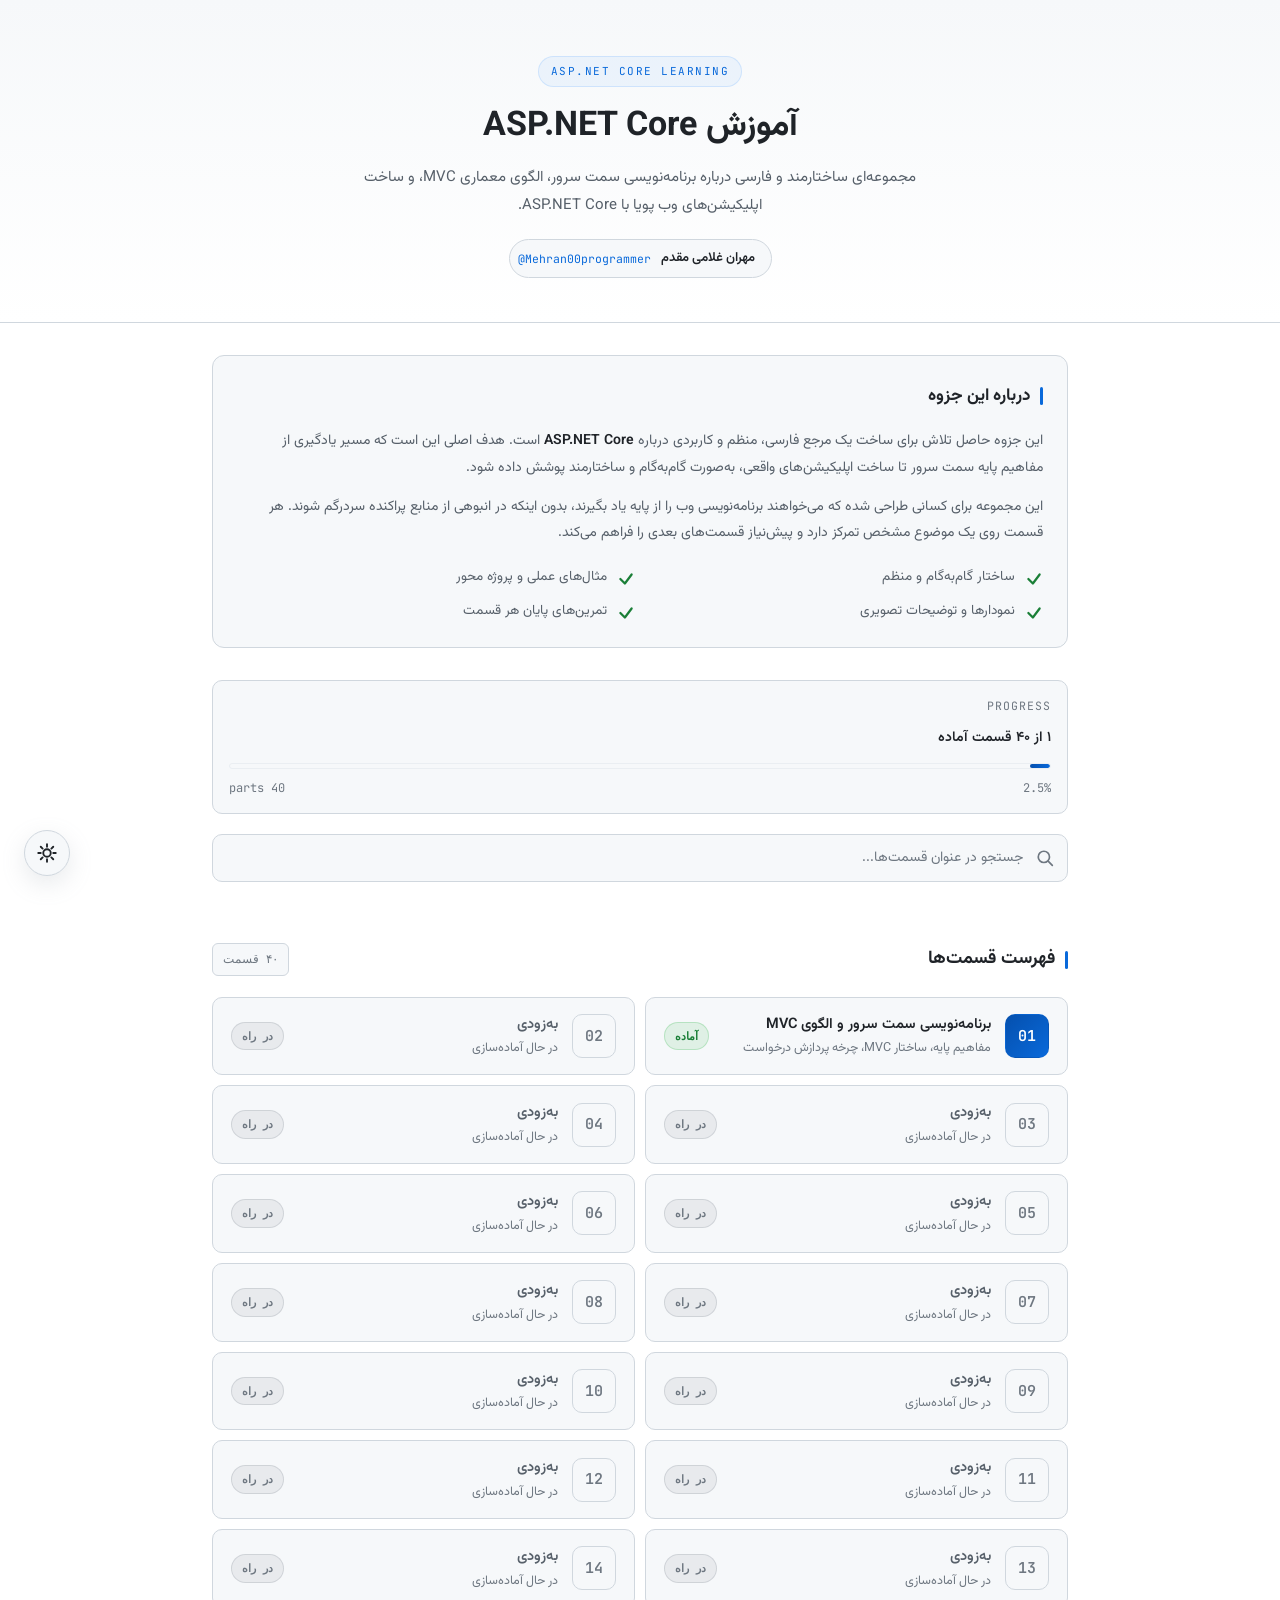
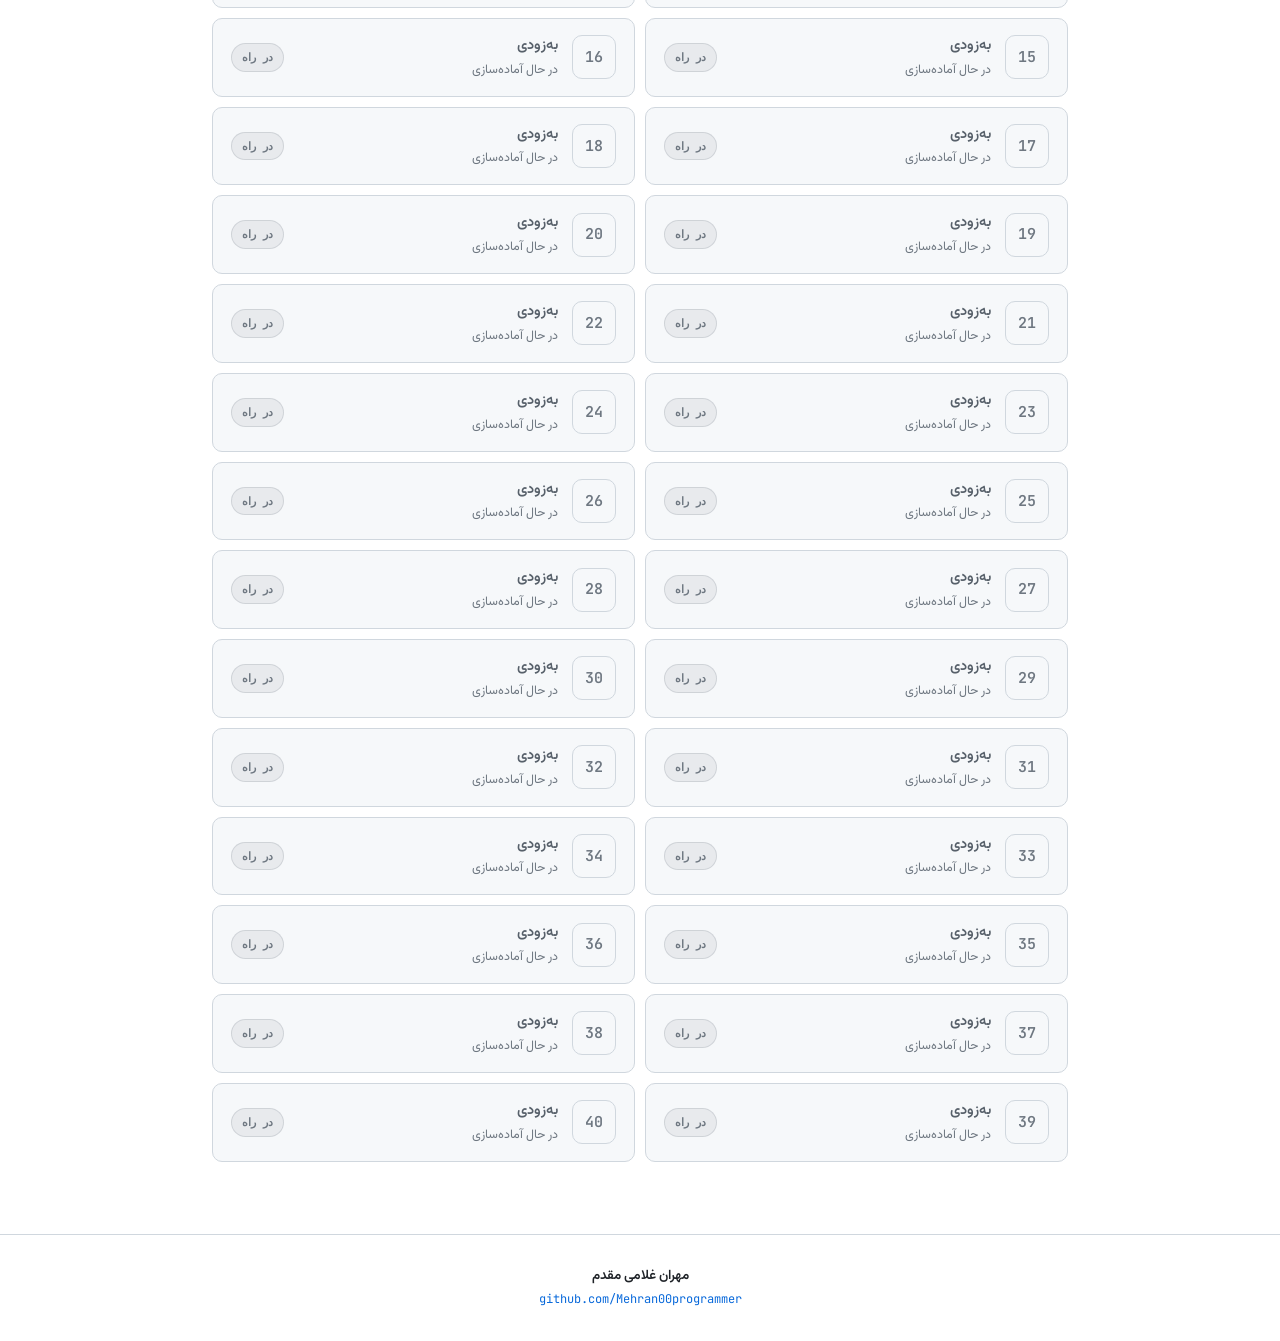
==== commit 735f1d86: "Update index.html" ====
--- a/index.html
+++ b/index.html
@@ -68,11 +68,7 @@
     </div>
   </section>
 
-  <div class="meta-row fade-in">
-    <div class="meta-box">
-      <span class="meta-box-label">Last Update</span>
-      <span class="meta-box-value">قسمت ۰۱ — منتشر شده</span>
-    </div>
+  <div class="meta-row fade-in" style="grid-template-columns: 1fr;">
     <div class="meta-box">
       <span class="meta-box-label">Progress</span>
       <span class="meta-box-value">۱ از ۴۰ قسمت آماده</span>
--- a/assets/style.css
+++ b/assets/style.css
@@ -81,7 +81,14 @@
   line-height: 1.6;
 }
 
-bdi, .ltr-plain {
+bdi {
+  direction: ltr;
+  unicode-bidi: isolate;
+  display: inline-block;
+  color: inherit;
+}
+
+.ltr-plain {
   font-family: var(--mono);
   direction: ltr;
   unicode-bidi: isolate;
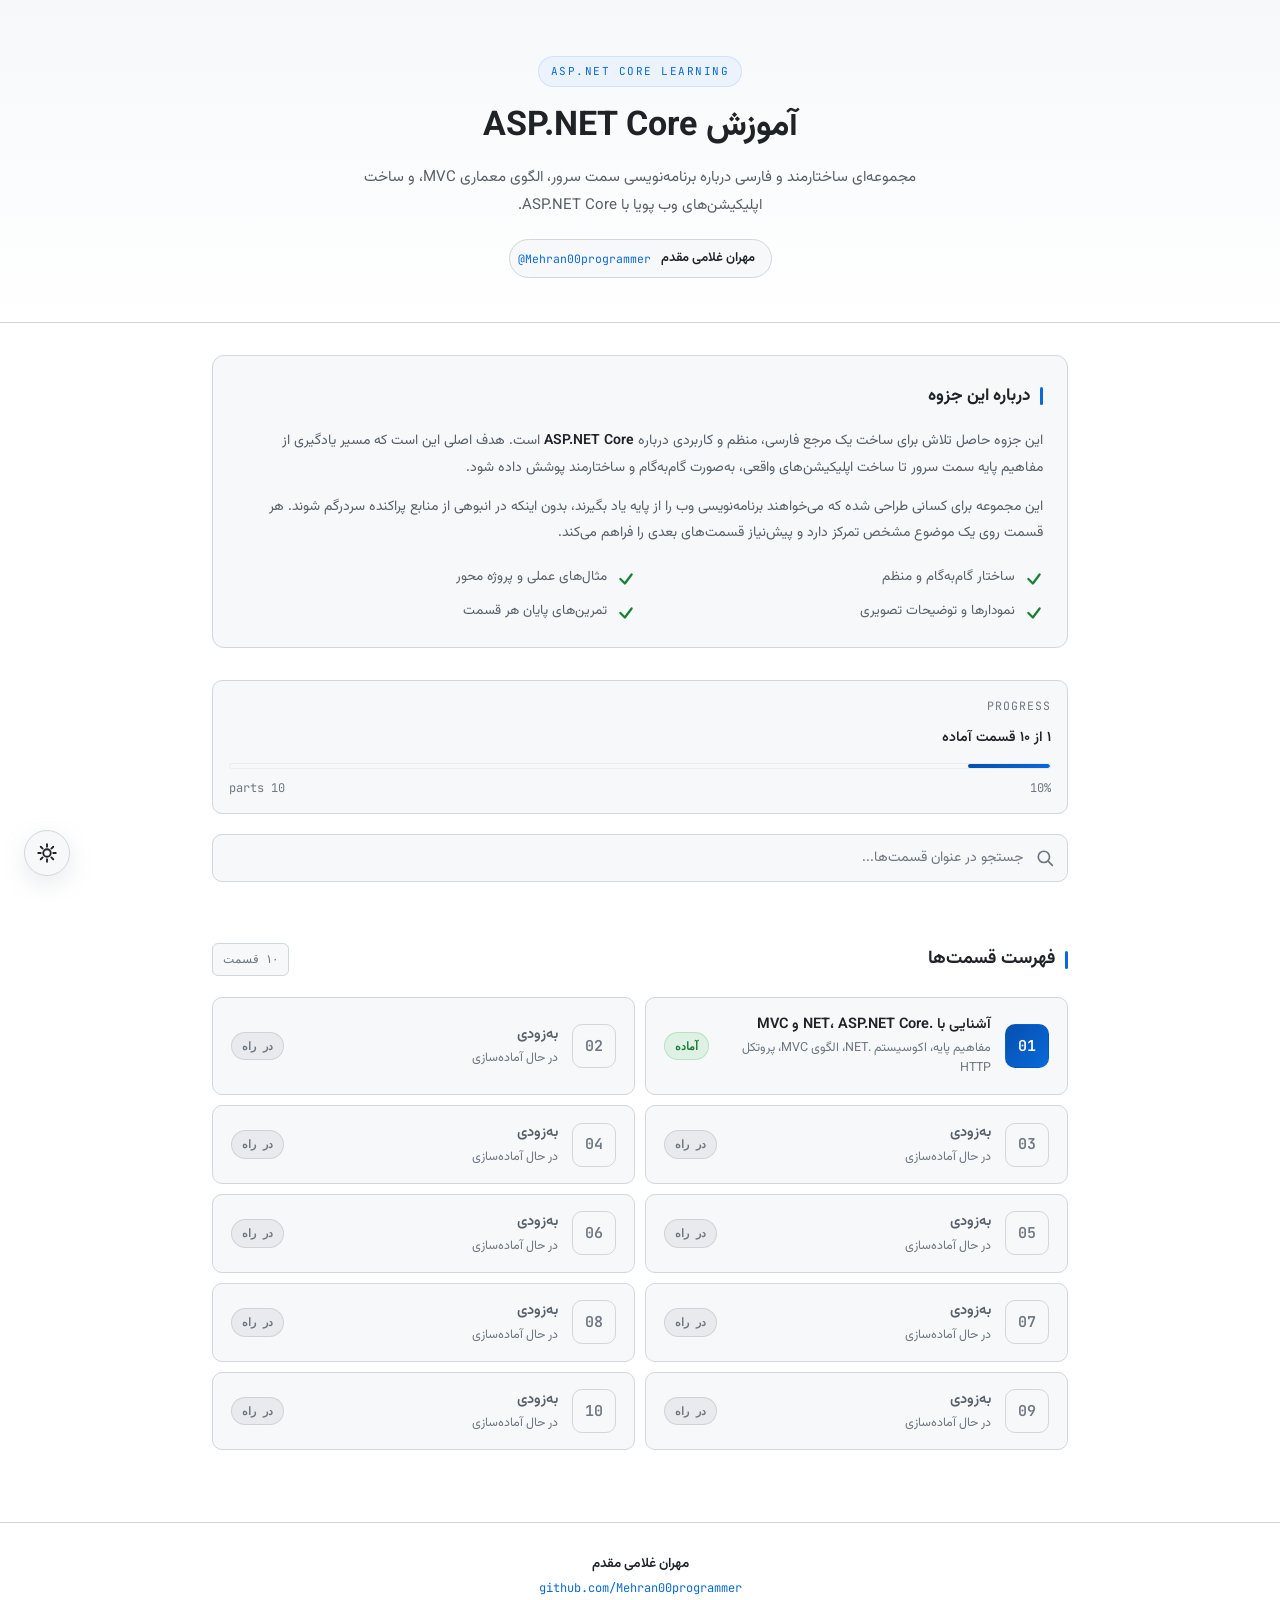
==== commit 81fad5e5: "Update index.html" ====
--- a/index.html
+++ b/index.html
@@ -4,11 +4,11 @@
 <meta charset="UTF-8">
 <meta name="viewport" content="width=device-width, initial-scale=1.0, viewport-fit=cover">
 <meta name="theme-color" content="#0d1117">
-<meta name="description" content="آموزش ASP.NET Core — مجموعه آموزشی ۴۰ قسمتی درباره ASP.NET Core، MVC و برنامه‌نویسی سمت سرور. نوشته مهران غلامی مقدم.">
+<meta name="description" content="آموزش ASP.NET Core — مجموعه آموزشی ۱۰ قسمتی درباره ASP.NET Core، MVC و برنامه‌نویسی سمت سرور. نوشته مهران غلامی مقدم.">
 <meta name="author" content="مهران غلامی مقدم">
 <meta name="keywords" content="ASP.NET Core, MVC, C#, برنامه‌نویسی وب, آموزش ASP.NET">
 <meta property="og:title" content="آموزش ASP.NET Core">
-<meta property="og:description" content="مجموعه آموزشی ۴۰ قسمتی درباره ASP.NET Core، MVC و برنامه‌نویسی سمت سرور">
+<meta property="og:description" content="مجموعه آموزشی ۱۰ قسمتی درباره ASP.NET Core، MVC و برنامه‌نویسی سمت سرور">
 <meta property="og:type" content="website">
 <meta property="og:locale" content="fa_IR">
 <meta property="og:url" content="https://mehran00programmer.github.io/ASP.NET-Core-Learning/">
@@ -71,13 +71,13 @@
   <div class="meta-row fade-in" style="grid-template-columns: 1fr;">
     <div class="meta-box">
       <span class="meta-box-label">Progress</span>
-      <span class="meta-box-value">۱ از ۴۰ قسمت آماده</span>
+      <span class="meta-box-value">۱ از ۱۰ قسمت آماده</span>
       <div class="overall-progress-track">
-        <div class="overall-progress-fill" style="width: 2.5%;"></div>
+        <div class="overall-progress-fill" style="width: 10%;"></div>
       </div>
       <div class="overall-progress-text">
-        <span>2.5%</span>
-        <span>40 parts</span>
+        <span>10%</span>
+        <span>10 parts</span>
       </div>
     </div>
   </div>
@@ -93,7 +93,7 @@
   <section class="parts-list">
     <div class="parts-list-header">
       <h2 class="parts-list-title">فهرست قسمت‌ها</h2>
-      <span class="parts-list-count">۴۰ قسمت</span>
+      <span class="parts-list-count">۱۰ قسمت</span>
     </div>
 
     <div class="parts-grid">
@@ -101,8 +101,8 @@
       <a class="part-card ready fade-in" href="part-01.html">
         <div class="part-card-num">01</div>
         <div class="part-card-body">
-          <div class="part-card-title">برنامه‌نویسی سمت سرور و الگوی MVC</div>
-          <div class="part-card-desc">مفاهیم پایه، ساختار MVC، چرخه پردازش درخواست</div>
+          <div class="part-card-title">آشنایی با .NET، ASP.NET Core و MVC</div>
+          <div class="part-card-desc">مفاهیم پایه، اکوسیستم .NET، الگوی MVC، پروتکل HTTP</div>
         </div>
         <div class="part-card-status">آماده</div>
       </a>
@@ -181,276 +181,6 @@
 
       <div class="part-card locked fade-in">
         <div class="part-card-num">10</div>
-        <div class="part-card-body">
-          <div class="part-card-title">به‌زودی</div>
-          <div class="part-card-desc">در حال آماده‌سازی</div>
-        </div>
-        <div class="part-card-status">در راه</div>
-      </div>
-
-      <div class="part-card locked fade-in">
-        <div class="part-card-num">11</div>
-        <div class="part-card-body">
-          <div class="part-card-title">به‌زودی</div>
-          <div class="part-card-desc">در حال آماده‌سازی</div>
-        </div>
-        <div class="part-card-status">در راه</div>
-      </div>
-
-      <div class="part-card locked fade-in">
-        <div class="part-card-num">12</div>
-        <div class="part-card-body">
-          <div class="part-card-title">به‌زودی</div>
-          <div class="part-card-desc">در حال آماده‌سازی</div>
-        </div>
-        <div class="part-card-status">در راه</div>
-      </div>
-
-      <div class="part-card locked fade-in">
-        <div class="part-card-num">13</div>
-        <div class="part-card-body">
-          <div class="part-card-title">به‌زودی</div>
-          <div class="part-card-desc">در حال آماده‌سازی</div>
-        </div>
-        <div class="part-card-status">در راه</div>
-      </div>
-
-      <div class="part-card locked fade-in">
-        <div class="part-card-num">14</div>
-        <div class="part-card-body">
-          <div class="part-card-title">به‌زودی</div>
-          <div class="part-card-desc">در حال آماده‌سازی</div>
-        </div>
-        <div class="part-card-status">در راه</div>
-      </div>
-
-      <div class="part-card locked fade-in">
-        <div class="part-card-num">15</div>
-        <div class="part-card-body">
-          <div class="part-card-title">به‌زودی</div>
-          <div class="part-card-desc">در حال آماده‌سازی</div>
-        </div>
-        <div class="part-card-status">در راه</div>
-      </div>
-
-      <div class="part-card locked fade-in">
-        <div class="part-card-num">16</div>
-        <div class="part-card-body">
-          <div class="part-card-title">به‌زودی</div>
-          <div class="part-card-desc">در حال آماده‌سازی</div>
-        </div>
-        <div class="part-card-status">در راه</div>
-      </div>
-
-      <div class="part-card locked fade-in">
-        <div class="part-card-num">17</div>
-        <div class="part-card-body">
-          <div class="part-card-title">به‌زودی</div>
-          <div class="part-card-desc">در حال آماده‌سازی</div>
-        </div>
-        <div class="part-card-status">در راه</div>
-      </div>
-
-      <div class="part-card locked fade-in">
-        <div class="part-card-num">18</div>
-        <div class="part-card-body">
-          <div class="part-card-title">به‌زودی</div>
-          <div class="part-card-desc">در حال آماده‌سازی</div>
-        </div>
-        <div class="part-card-status">در راه</div>
-      </div>
-
-      <div class="part-card locked fade-in">
-        <div class="part-card-num">19</div>
-        <div class="part-card-body">
-          <div class="part-card-title">به‌زودی</div>
-          <div class="part-card-desc">در حال آماده‌سازی</div>
-        </div>
-        <div class="part-card-status">در راه</div>
-      </div>
-
-      <div class="part-card locked fade-in">
-        <div class="part-card-num">20</div>
-        <div class="part-card-body">
-          <div class="part-card-title">به‌زودی</div>
-          <div class="part-card-desc">در حال آماده‌سازی</div>
-        </div>
-        <div class="part-card-status">در راه</div>
-      </div>
-
-      <div class="part-card locked fade-in">
-        <div class="part-card-num">21</div>
-        <div class="part-card-body">
-          <div class="part-card-title">به‌زودی</div>
-          <div class="part-card-desc">در حال آماده‌سازی</div>
-        </div>
-        <div class="part-card-status">در راه</div>
-      </div>
-
-      <div class="part-card locked fade-in">
-        <div class="part-card-num">22</div>
-        <div class="part-card-body">
-          <div class="part-card-title">به‌زودی</div>
-          <div class="part-card-desc">در حال آماده‌سازی</div>
-        </div>
-        <div class="part-card-status">در راه</div>
-      </div>
-
-      <div class="part-card locked fade-in">
-        <div class="part-card-num">23</div>
-        <div class="part-card-body">
-          <div class="part-card-title">به‌زودی</div>
-          <div class="part-card-desc">در حال آماده‌سازی</div>
-        </div>
-        <div class="part-card-status">در راه</div>
-      </div>
-
-      <div class="part-card locked fade-in">
-        <div class="part-card-num">24</div>
-        <div class="part-card-body">
-          <div class="part-card-title">به‌زودی</div>
-          <div class="part-card-desc">در حال آماده‌سازی</div>
-        </div>
-        <div class="part-card-status">در راه</div>
-      </div>
-
-      <div class="part-card locked fade-in">
-        <div class="part-card-num">25</div>
-        <div class="part-card-body">
-          <div class="part-card-title">به‌زودی</div>
-          <div class="part-card-desc">در حال آماده‌سازی</div>
-        </div>
-        <div class="part-card-status">در راه</div>
-      </div>
-
-      <div class="part-card locked fade-in">
-        <div class="part-card-num">26</div>
-        <div class="part-card-body">
-          <div class="part-card-title">به‌زودی</div>
-          <div class="part-card-desc">در حال آماده‌سازی</div>
-        </div>
-        <div class="part-card-status">در راه</div>
-      </div>
-
-      <div class="part-card locked fade-in">
-        <div class="part-card-num">27</div>
-        <div class="part-card-body">
-          <div class="part-card-title">به‌زودی</div>
-          <div class="part-card-desc">در حال آماده‌سازی</div>
-        </div>
-        <div class="part-card-status">در راه</div>
-      </div>
-
-      <div class="part-card locked fade-in">
-        <div class="part-card-num">28</div>
-        <div class="part-card-body">
-          <div class="part-card-title">به‌زودی</div>
-          <div class="part-card-desc">در حال آماده‌سازی</div>
-        </div>
-        <div class="part-card-status">در راه</div>
-      </div>
-
-      <div class="part-card locked fade-in">
-        <div class="part-card-num">29</div>
-        <div class="part-card-body">
-          <div class="part-card-title">به‌زودی</div>
-          <div class="part-card-desc">در حال آماده‌سازی</div>
-        </div>
-        <div class="part-card-status">در راه</div>
-      </div>
-
-      <div class="part-card locked fade-in">
-        <div class="part-card-num">30</div>
-        <div class="part-card-body">
-          <div class="part-card-title">به‌زودی</div>
-          <div class="part-card-desc">در حال آماده‌سازی</div>
-        </div>
-        <div class="part-card-status">در راه</div>
-      </div>
-
-      <div class="part-card locked fade-in">
-        <div class="part-card-num">31</div>
-        <div class="part-card-body">
-          <div class="part-card-title">به‌زودی</div>
-          <div class="part-card-desc">در حال آماده‌سازی</div>
-        </div>
-        <div class="part-card-status">در راه</div>
-      </div>
-
-      <div class="part-card locked fade-in">
-        <div class="part-card-num">32</div>
-        <div class="part-card-body">
-          <div class="part-card-title">به‌زودی</div>
-          <div class="part-card-desc">در حال آماده‌سازی</div>
-        </div>
-        <div class="part-card-status">در راه</div>
-      </div>
-
-      <div class="part-card locked fade-in">
-        <div class="part-card-num">33</div>
-        <div class="part-card-body">
-          <div class="part-card-title">به‌زودی</div>
-          <div class="part-card-desc">در حال آماده‌سازی</div>
-        </div>
-        <div class="part-card-status">در راه</div>
-      </div>
-
-      <div class="part-card locked fade-in">
-        <div class="part-card-num">34</div>
-        <div class="part-card-body">
-          <div class="part-card-title">به‌زودی</div>
-          <div class="part-card-desc">در حال آماده‌سازی</div>
-        </div>
-        <div class="part-card-status">در راه</div>
-      </div>
-
-      <div class="part-card locked fade-in">
-        <div class="part-card-num">35</div>
-        <div class="part-card-body">
-          <div class="part-card-title">به‌زودی</div>
-          <div class="part-card-desc">در حال آماده‌سازی</div>
-        </div>
-        <div class="part-card-status">در راه</div>
-      </div>
-
-      <div class="part-card locked fade-in">
-        <div class="part-card-num">36</div>
-        <div class="part-card-body">
-          <div class="part-card-title">به‌زودی</div>
-          <div class="part-card-desc">در حال آماده‌سازی</div>
-        </div>
-        <div class="part-card-status">در راه</div>
-      </div>
-
-      <div class="part-card locked fade-in">
-        <div class="part-card-num">37</div>
-        <div class="part-card-body">
-          <div class="part-card-title">به‌زودی</div>
-          <div class="part-card-desc">در حال آماده‌سازی</div>
-        </div>
-        <div class="part-card-status">در راه</div>
-      </div>
-
-      <div class="part-card locked fade-in">
-        <div class="part-card-num">38</div>
-        <div class="part-card-body">
-          <div class="part-card-title">به‌زودی</div>
-          <div class="part-card-desc">در حال آماده‌سازی</div>
-        </div>
-        <div class="part-card-status">در راه</div>
-      </div>
-
-      <div class="part-card locked fade-in">
-        <div class="part-card-num">39</div>
-        <div class="part-card-body">
-          <div class="part-card-title">به‌زودی</div>
-          <div class="part-card-desc">در حال آماده‌سازی</div>
-        </div>
-        <div class="part-card-status">در راه</div>
-      </div>
-
-      <div class="part-card locked fade-in">
-        <div class="part-card-num">40</div>
         <div class="part-card-body">
           <div class="part-card-title">به‌زودی</div>
           <div class="part-card-desc">در حال آماده‌سازی</div>
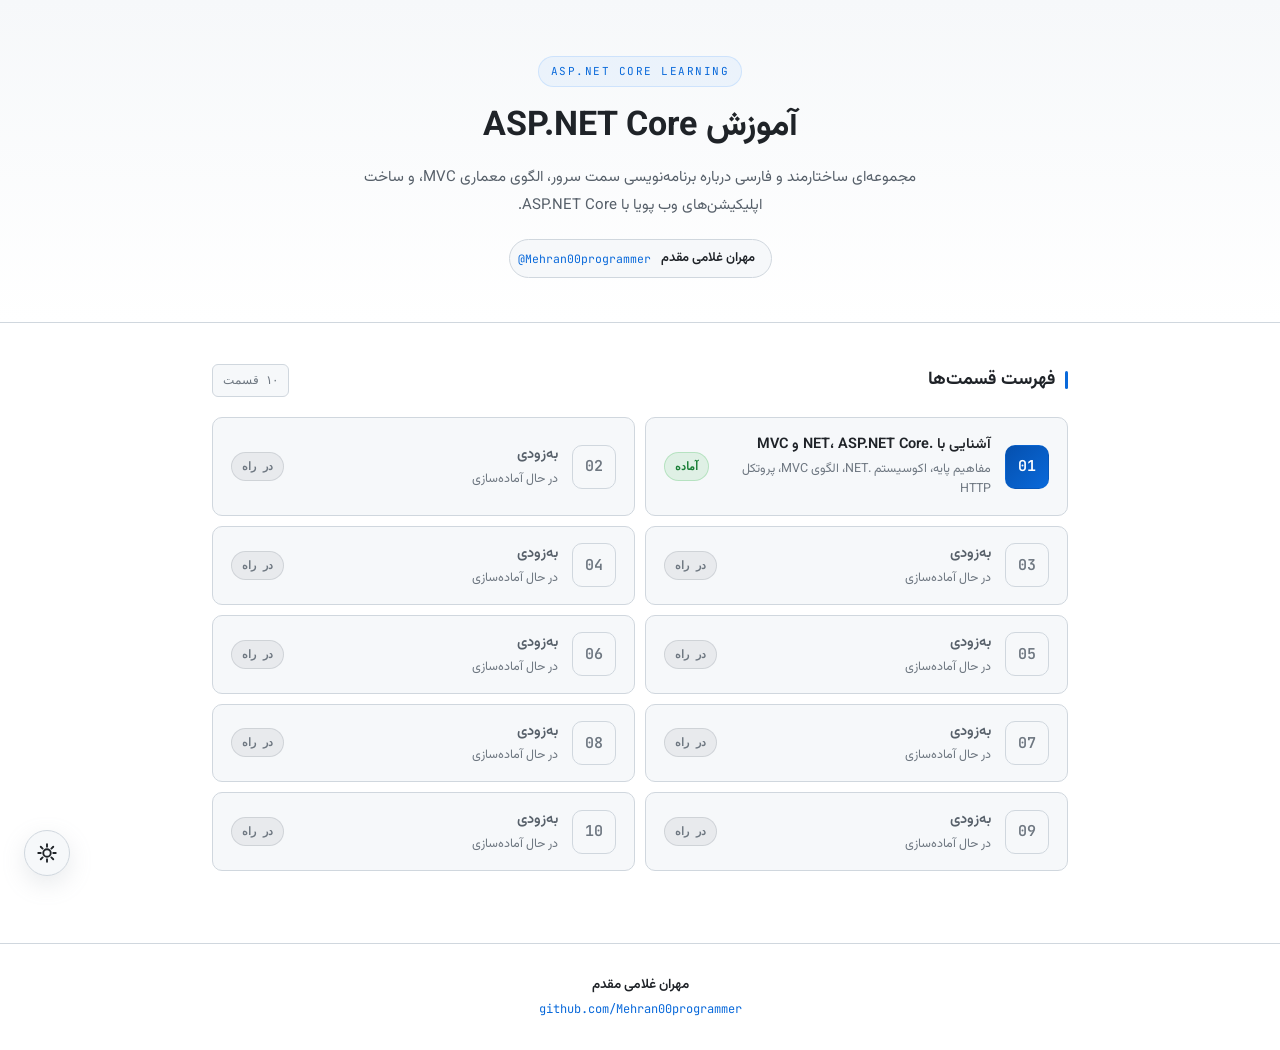
==== commit 1feed3bd: "Update index.html" ====
--- a/index.html
+++ b/index.html
@@ -35,60 +35,6 @@
 </header>
 
 <div class="page">
-
-  <section class="about-section fade-in">
-    <h2 class="about-section-title">درباره این جزوه</h2>
-    <p>
-      این جزوه حاصل تلاش برای ساخت یک مرجع فارسی، منظم و کاربردی درباره <strong>ASP.NET Core</strong> است.
-      هدف اصلی این است که مسیر یادگیری از مفاهیم پایه سمت سرور تا ساخت اپلیکیشن‌های واقعی، به‌صورت
-      گام‌به‌گام و ساختارمند پوشش داده شود.
-    </p>
-    <p>
-      این مجموعه برای کسانی طراحی شده که می‌خواهند برنامه‌نویسی وب را از پایه یاد بگیرند، بدون اینکه
-      در انبوهی از منابع پراکنده سردرگم شوند. هر قسمت روی یک موضوع مشخص تمرکز دارد و پیش‌نیاز
-      قسمت‌های بعدی را فراهم می‌کند.
-    </p>
-    <div class="about-features">
-      <div class="about-feature">
-        <svg class="about-feature-check" viewBox="0 0 16 16" fill="none" stroke="currentColor" stroke-width="2" stroke-linecap="round" stroke-linejoin="round"><polyline points="3 8 7 12 13 4"/></svg>
-        <span>ساختار گام‌به‌گام و منظم</span>
-      </div>
-      <div class="about-feature">
-        <svg class="about-feature-check" viewBox="0 0 16 16" fill="none" stroke="currentColor" stroke-width="2" stroke-linecap="round" stroke-linejoin="round"><polyline points="3 8 7 12 13 4"/></svg>
-        <span>مثال‌های عملی و پروژه محور</span>
-      </div>
-      <div class="about-feature">
-        <svg class="about-feature-check" viewBox="0 0 16 16" fill="none" stroke="currentColor" stroke-width="2" stroke-linecap="round" stroke-linejoin="round"><polyline points="3 8 7 12 13 4"/></svg>
-        <span>نمودارها و توضیحات تصویری</span>
-      </div>
-      <div class="about-feature">
-        <svg class="about-feature-check" viewBox="0 0 16 16" fill="none" stroke="currentColor" stroke-width="2" stroke-linecap="round" stroke-linejoin="round"><polyline points="3 8 7 12 13 4"/></svg>
-        <span>تمرین‌های پایان هر قسمت</span>
-      </div>
-    </div>
-  </section>
-
-  <div class="meta-row fade-in" style="grid-template-columns: 1fr;">
-    <div class="meta-box">
-      <span class="meta-box-label">Progress</span>
-      <span class="meta-box-value">۱ از ۱۰ قسمت آماده</span>
-      <div class="overall-progress-track">
-        <div class="overall-progress-fill" style="width: 10%;"></div>
-      </div>
-      <div class="overall-progress-text">
-        <span>10%</span>
-        <span>10 parts</span>
-      </div>
-    </div>
-  </div>
-
-  <div class="search-wrap fade-in">
-    <svg class="search-icon" viewBox="0 0 16 16" fill="none" stroke="currentColor" stroke-width="1.5" stroke-linecap="round" stroke-linejoin="round">
-      <circle cx="7" cy="7" r="5"/>
-      <path d="M11 11l3.5 3.5"/>
-    </svg>
-    <input type="text" class="search-input" placeholder="جستجو در عنوان قسمت‌ها..." aria-label="جستجو در قسمت‌ها">
-  </div>
 
   <section class="parts-list">
     <div class="parts-list-header">
@@ -189,10 +135,6 @@
       </div>
 
     </div>
-
-    <div class="search-empty">
-      هیچ قسمتی با این عنوان پیدا نشد.
-    </div>
   </section>
 </div>
 
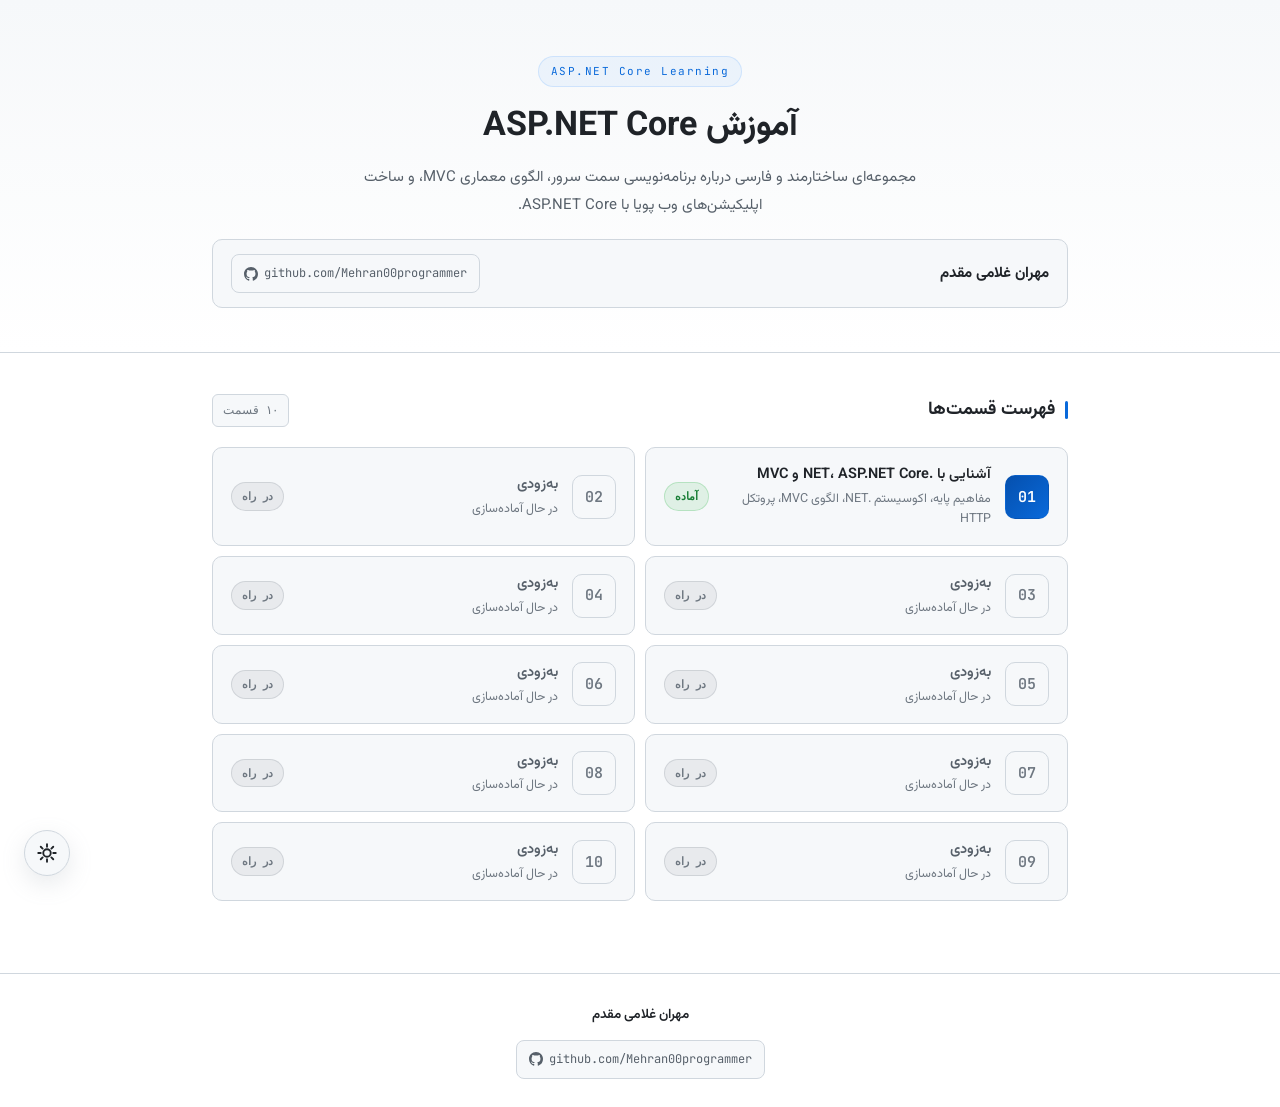
==== commit 2ad54e1e: "Update index.html" ====
--- a/index.html
+++ b/index.html
@@ -27,9 +27,15 @@
       مجموعه‌ای ساختارمند و فارسی درباره برنامه‌نویسی سمت سرور، الگوی معماری MVC،
       و ساخت اپلیکیشن‌های وب پویا با ASP.NET Core.
     </p>
-    <div class="hero-author">
-      <span class="hero-author-name">مهران غلامی مقدم</span>
-      <a class="hero-author-link" href="https://github.com/Mehran00programmer" target="_blank" rel="noopener noreferrer">@Mehran00programmer</a>
+
+    <div class="author-card">
+      <div class="author-name">مهران غلامی مقدم</div>
+      <a class="author-link" href="https://github.com/Mehran00programmer" target="_blank" rel="noopener noreferrer" aria-label="گیت‌هاب مهران غلامی مقدم">
+        <svg viewBox="0 0 16 16" fill="currentColor" aria-hidden="true">
+          <path d="M8 0C3.58 0 0 3.58 0 8c0 3.54 2.29 6.53 5.47 7.59.4.07.55-.17.55-.38 0-.19-.01-.82-.01-1.49-2.01.37-2.53-.49-2.69-.94-.09-.23-.48-.94-.82-1.13-.28-.15-.68-.52-.01-.53.63-.01 1.08.58 1.23.82.72 1.21 1.87.87 2.33.66.07-.52.28-.87.51-1.07-1.78-.2-3.64-.89-3.64-3.95 0-.87.31-1.59.82-2.15-.08-.2-.36-1.02.08-2.12 0 0 .67-.21 2.2.82.64-.18 1.32-.27 2-.27.68 0 1.36.09 2 .27 1.53-1.04 2.2-.82 2.2-.82.44 1.1.16 1.92.08 2.12.51.56.82 1.27.82 2.15 0 3.07-1.87 3.75-3.65 3.95.29.25.54.73.54 1.48 0 1.07-.01 1.93-.01 2.2 0 .21.15.46.55.38A8.012 8.012 0 0 0 16 8c0-4.42-3.58-8-8-8z"/>
+        </svg>
+        github.com/Mehran00programmer
+      </a>
     </div>
   </div>
 </header>
@@ -140,9 +146,12 @@
 
 <footer class="doc-footer">
   <div class="footer-name">مهران غلامی مقدم</div>
-  <div>
-    <a class="footer-link" href="https://github.com/Mehran00programmer" target="_blank" rel="noopener noreferrer">github.com/Mehran00programmer</a>
-  </div>
+  <a class="author-link" href="https://github.com/Mehran00programmer" target="_blank" rel="noopener noreferrer" aria-label="گیت‌هاب مهران غلامی مقدم">
+    <svg viewBox="0 0 16 16" fill="currentColor" aria-hidden="true">
+      <path d="M8 0C3.58 0 0 3.58 0 8c0 3.54 2.29 6.53 5.47 7.59.4.07.55-.17.55-.38 0-.19-.01-.82-.01-1.49-2.01.37-2.53-.49-2.69-.94-.09-.23-.48-.94-.82-1.13-.28-.15-.68-.52-.01-.53.63-.01 1.08.58 1.23.82.72 1.21 1.87.87 2.33.66.07-.52.28-.87.51-1.07-1.78-.2-3.64-.89-3.64-3.95 0-.87.31-1.59.82-2.15-.08-.2-.36-1.02.08-2.12 0 0 .67-.21 2.2.82.64-.18 1.32-.27 2-.27.68 0 1.36.09 2 .27 1.53-1.04 2.2-.82 2.2-.82.44 1.1.16 1.92.08 2.12.51.56.82 1.27.82 2.15 0 3.07-1.87 3.75-3.65 3.95.29.25.54.73.54 1.48 0 1.07-.01 1.93-.01 2.2 0 .21.15.46.55.38A8.012 8.012 0 0 0 16 8c0-4.42-3.58-8-8-8z"/>
+    </svg>
+    github.com/Mehran00programmer
+  </a>
 </footer>
 
 <button class="back-to-top" type="button" aria-label="بازگشت به بالا">
--- a/assets/style.css
+++ b/assets/style.css
@@ -18,6 +18,8 @@
   --red:         #f85149;
   --code-bg:     #0b0f14;
   --shadow:      0 8px 24px rgba(0, 0, 0, 0.35);
+  --diag-box-1:  #161b22;
+  --diag-box-2:  #0d1117;
   --mono:        'JetBrains Mono', 'Consolas', 'Courier New', monospace;
   --sans:        'Vazirmatn', Tahoma, sans-serif;
 }
@@ -40,6 +42,8 @@
   --red:         #cf222e;
   --code-bg:     #f6f8fa;
   --shadow:      0 8px 24px rgba(140, 149, 159, 0.2);
+  --diag-box-1:  #f6f8fa;
+  --diag-box-2:  #eaeef2;
 }
 
 * { margin: 0; padding: 0; box-sizing: border-box; }
@@ -267,7 +271,6 @@
   font-size: 11px;
   color: var(--accent);
   letter-spacing: 1.5px;
-  text-transform: uppercase;
   background: rgba(88, 166, 255, 0.08);
   border: 1px solid rgba(88, 166, 255, 0.2);
   padding: 4px 12px;
@@ -740,6 +743,41 @@
   margin-top: 14px;
   line-height: 1.7;
 }
+
+.diagram svg text[fill="#e6edf3"] { fill: var(--heading); }
+.diagram svg text[fill="#8b949e"] { fill: var(--text-dim); }
+.diagram svg text[fill="#6e7681"] { fill: var(--text-mute); }
+.diagram svg text[fill="#58a6ff"] { fill: var(--accent); }
+.diagram svg text[fill="#3fb950"] { fill: var(--green); }
+.diagram svg text[fill="#d29922"] { fill: var(--yellow); }
+.diagram svg text[fill="#f85149"] { fill: var(--red); }
+.diagram svg text[fill="#30363d"] { fill: var(--border); }
+
+.diagram svg rect[fill="#161b22"] { fill: var(--diag-box-1); }
+.diagram svg rect[fill="#0d1117"] { fill: var(--diag-box-2); }
+.diagram svg rect[fill*="rgba(88,166,255"] { fill: var(--accent); fill-opacity: 0.12; }
+.diagram svg rect[fill*="rgba(63,185,80"] { fill: var(--green); fill-opacity: 0.12; }
+.diagram svg rect[fill*="rgba(210,153,34"] { fill: var(--yellow); fill-opacity: 0.12; }
+.diagram svg rect[fill*="rgba(248,81,73"] { fill: var(--red); fill-opacity: 0.12; }
+.diagram svg rect[fill*="rgba(139,148,158"] { fill: var(--text-mute); fill-opacity: 0.12; }
+
+.diagram svg rect[stroke="#58a6ff"] { stroke: var(--accent); }
+.diagram svg rect[stroke="#3fb950"] { stroke: var(--green); }
+.diagram svg rect[stroke="#d29922"] { stroke: var(--yellow); }
+.diagram svg rect[stroke="#f85149"] { stroke: var(--red); }
+.diagram svg rect[stroke="#6e7681"] { stroke: var(--text-mute); }
+
+.diagram svg line[stroke="#58a6ff"] { stroke: var(--accent); }
+.diagram svg line[stroke="#3fb950"] { stroke: var(--green); }
+.diagram svg line[stroke="#d29922"] { stroke: var(--yellow); }
+.diagram svg line[stroke="#30363d"] { stroke: var(--border); }
+
+.diagram svg circle[fill="#58a6ff"] { fill: var(--accent); }
+.diagram svg circle[fill="#3fb950"] { fill: var(--green); }
+
+.diagram svg marker polygon[fill="#58a6ff"] { fill: var(--accent); }
+.diagram svg marker polygon[fill="#3fb950"] { fill: var(--green); }
+.diagram svg marker polygon[fill="#d29922"] { fill: var(--yellow); }
 
 .ft-tree {
   background: var(--code-bg);
@@ -1224,6 +1262,7 @@
   color: var(--heading);
   font-weight: 600;
   font-size: 13.5px;
+  margin-bottom: 12px;
 }
 .footer-link {
   color: var(--accent);
@@ -1277,9 +1316,15 @@
 }
 
 @media (max-width: 480px) {
-  .author-card { padding: 12px 14px; }
+  .author-card {
+    padding: 12px 14px;
+    flex-direction: column;
+    align-items: center;
+    justify-content: center;
+    text-align: center;
+  }
   .author-name { font-size: 14px; }
-  .author-link { width: 100%; justify-content: center; font-size: 11.5px; }
+  .author-link { justify-content: center; font-size: 11.5px; }
 
   .part-nav { padding: 12px; }
   .part-nav-btn { padding: 9px 12px; font-size: 12.5px; min-width: 90px; }
@@ -1310,4 +1355,4 @@
   html { scroll-behavior: auto; }
   * { transition: none !important; animation: none !important; }
   .fade-in { opacity: 1; transform: none; }
-  }
+    }
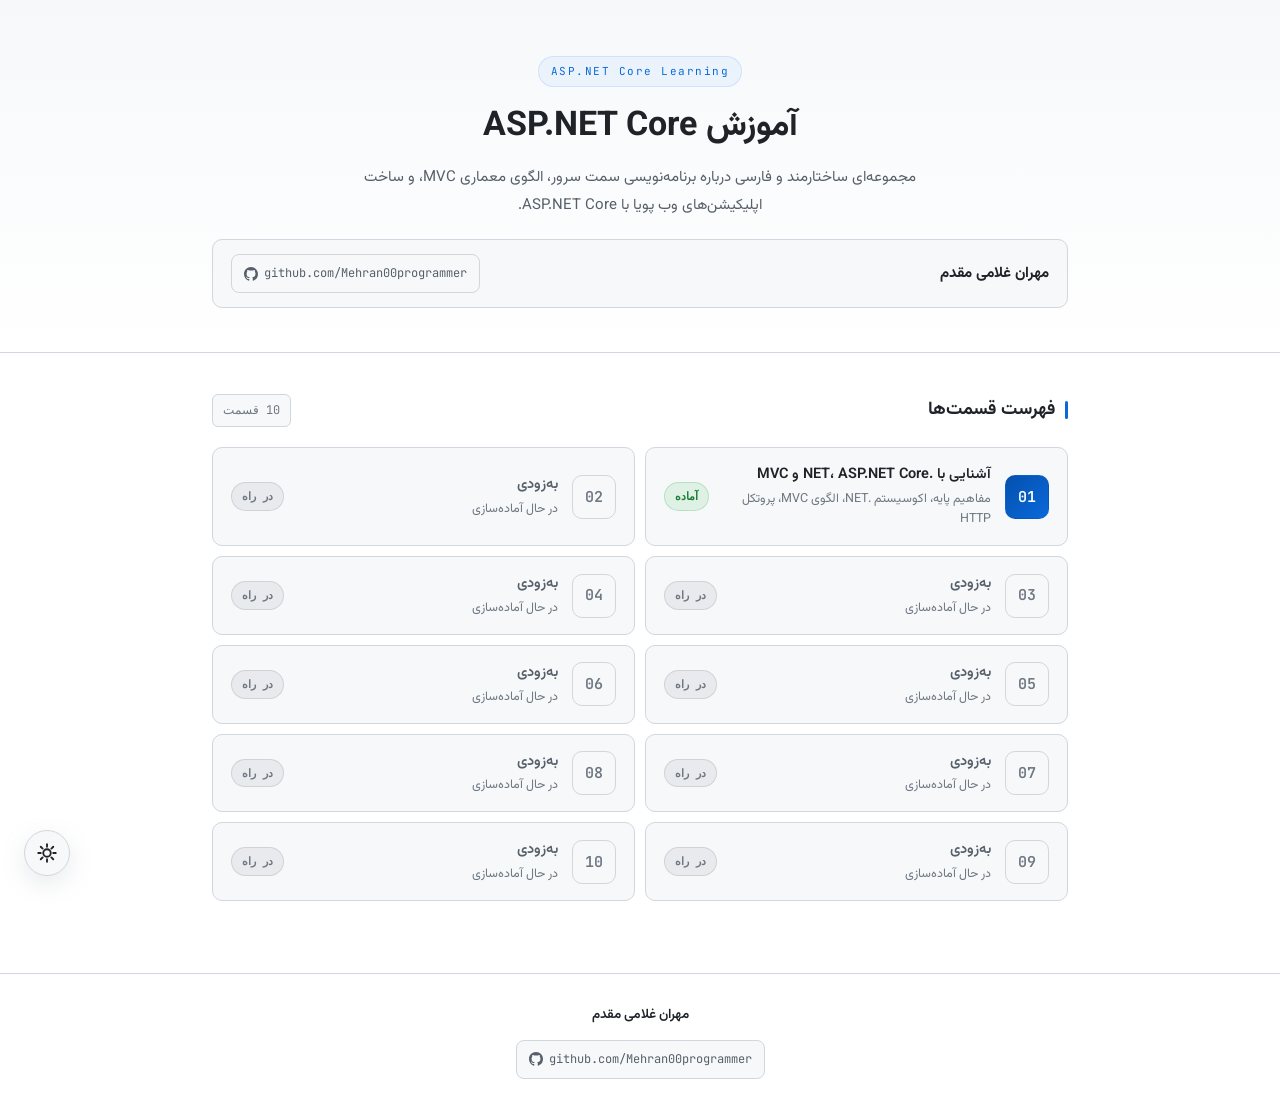
==== commit 0d494dfc: "Update index.html" ====
--- a/index.html
+++ b/index.html
@@ -45,7 +45,7 @@
   <section class="parts-list">
     <div class="parts-list-header">
       <h2 class="parts-list-title">فهرست قسمت‌ها</h2>
-      <span class="parts-list-count">۱۰ قسمت</span>
+      <span class="parts-list-count">10 قسمت</span>
     </div>
 
     <div class="parts-grid">
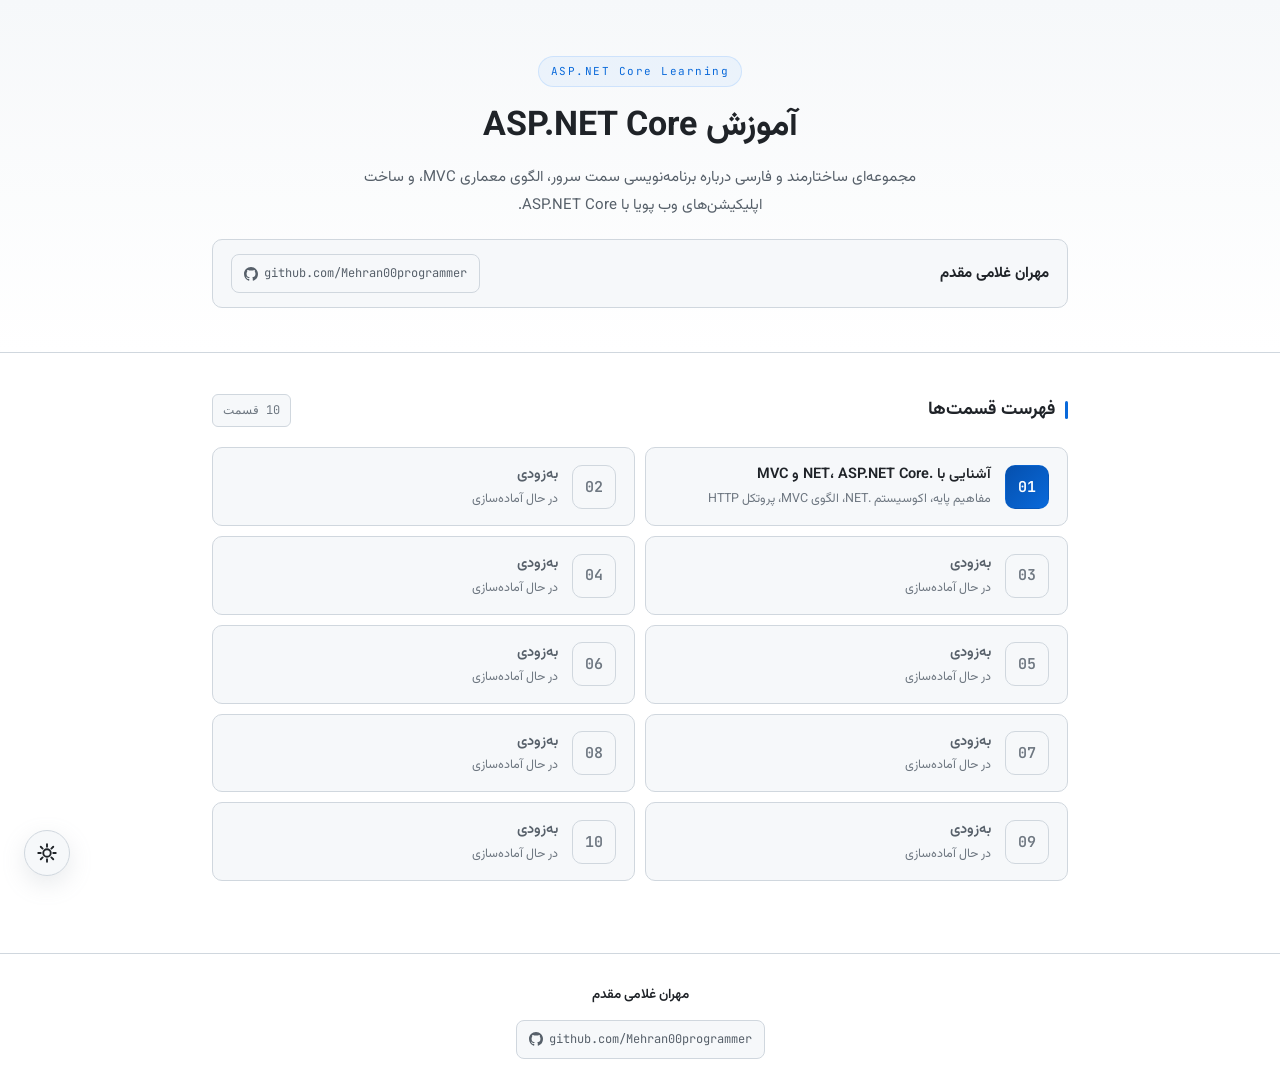
==== commit 7839e1de: "Update index.html" ====
--- a/index.html
+++ b/index.html
@@ -56,7 +56,6 @@
           <div class="part-card-title">آشنایی با .NET، ASP.NET Core و MVC</div>
           <div class="part-card-desc">مفاهیم پایه، اکوسیستم .NET، الگوی MVC، پروتکل HTTP</div>
         </div>
-        <div class="part-card-status">آماده</div>
       </a>
 
       <div class="part-card locked fade-in">
@@ -65,7 +64,6 @@
           <div class="part-card-title">به‌زودی</div>
           <div class="part-card-desc">در حال آماده‌سازی</div>
         </div>
-        <div class="part-card-status">در راه</div>
       </div>
 
       <div class="part-card locked fade-in">
@@ -74,7 +72,6 @@
           <div class="part-card-title">به‌زودی</div>
           <div class="part-card-desc">در حال آماده‌سازی</div>
         </div>
-        <div class="part-card-status">در راه</div>
       </div>
 
       <div class="part-card locked fade-in">
@@ -83,7 +80,6 @@
           <div class="part-card-title">به‌زودی</div>
           <div class="part-card-desc">در حال آماده‌سازی</div>
         </div>
-        <div class="part-card-status">در راه</div>
       </div>
 
       <div class="part-card locked fade-in">
@@ -92,7 +88,6 @@
           <div class="part-card-title">به‌زودی</div>
           <div class="part-card-desc">در حال آماده‌سازی</div>
         </div>
-        <div class="part-card-status">در راه</div>
       </div>
 
       <div class="part-card locked fade-in">
@@ -101,7 +96,6 @@
           <div class="part-card-title">به‌زودی</div>
           <div class="part-card-desc">در حال آماده‌سازی</div>
         </div>
-        <div class="part-card-status">در راه</div>
       </div>
 
       <div class="part-card locked fade-in">
@@ -110,7 +104,6 @@
           <div class="part-card-title">به‌زودی</div>
           <div class="part-card-desc">در حال آماده‌سازی</div>
         </div>
-        <div class="part-card-status">در راه</div>
       </div>
 
       <div class="part-card locked fade-in">
@@ -119,7 +112,6 @@
           <div class="part-card-title">به‌زودی</div>
           <div class="part-card-desc">در حال آماده‌سازی</div>
         </div>
-        <div class="part-card-status">در راه</div>
       </div>
 
       <div class="part-card locked fade-in">
@@ -128,7 +120,6 @@
           <div class="part-card-title">به‌زودی</div>
           <div class="part-card-desc">در حال آماده‌سازی</div>
         </div>
-        <div class="part-card-status">در راه</div>
       </div>
 
       <div class="part-card locked fade-in">
@@ -137,7 +128,6 @@
           <div class="part-card-title">به‌زودی</div>
           <div class="part-card-desc">در حال آماده‌سازی</div>
         </div>
-        <div class="part-card-status">در راه</div>
       </div>
 
     </div>
